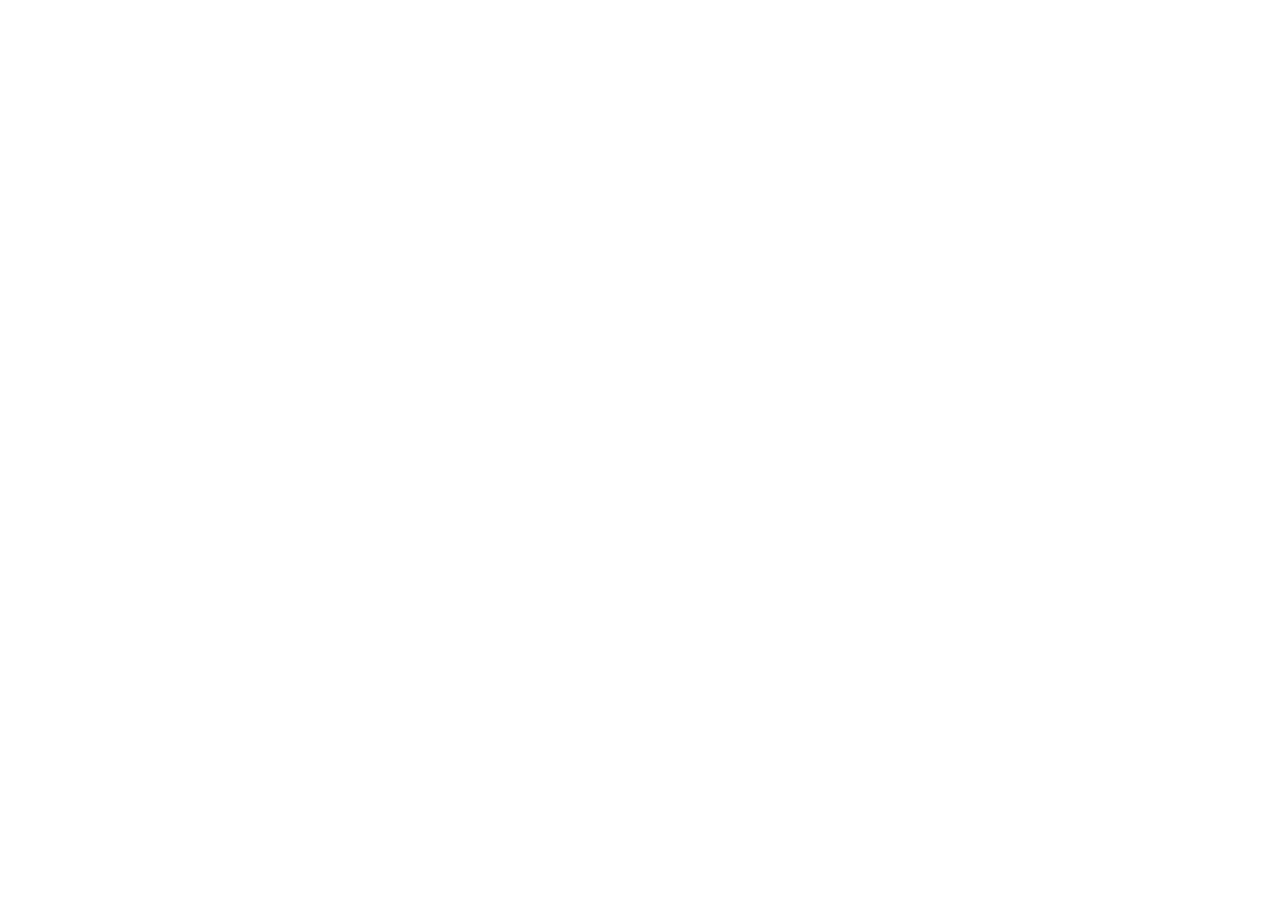
==== index.html @ c4deeace "Add files via upload" ====
<!DOCTYPE html>
<html lang="en">
  <head>
    <meta charset="UTF-8" />
    <meta name="viewport" content="width=device-width, initial-scale=1.0, maximum-scale=1" />
    <title>Roman Chesnokov - RomanMon Trainer Resume</title>
    <meta name="description" content="Roman Chesnokov's interactive RomanMon Trainer Card-style resume showcasing skills in marketing, data analysis, and business operations. Explore my journey through the marketing world!" />
    
    <!-- Open Graph Tags -->
    <meta property="og:title" content="Roman Chesnokov - RomanMon Trainer Resume" />
    <meta property="og:description" content="Roman Chesnokov's interactive RomanMon Trainer Card-style resume showcasing skills in marketing, data analysis, and business operations." />
    <meta property="og:type" content="website" />
    
    <!-- Google Fonts -->
    <link href="https://fonts.googleapis.com/css2?family=Orbitron:wght@400;700;900&family=Inter:wght@300;400;500;600;700&display=swap" rel="stylesheet">
    <script type="module" crossorigin src="/assets/index-B27mTxsH.js"></script>
    <link rel="stylesheet" crossorigin href="/assets/index-Cxfo_WmI.css">
  </head>
  <body>
    <div id="root"></div>
    <!-- This is a replit script which adds a banner on the top of the page when opened in development mode outside the replit environment -->
    <script type="text/javascript" src="https://replit.com/public/js/replit-dev-banner.js"></script>
  </body>
</html>
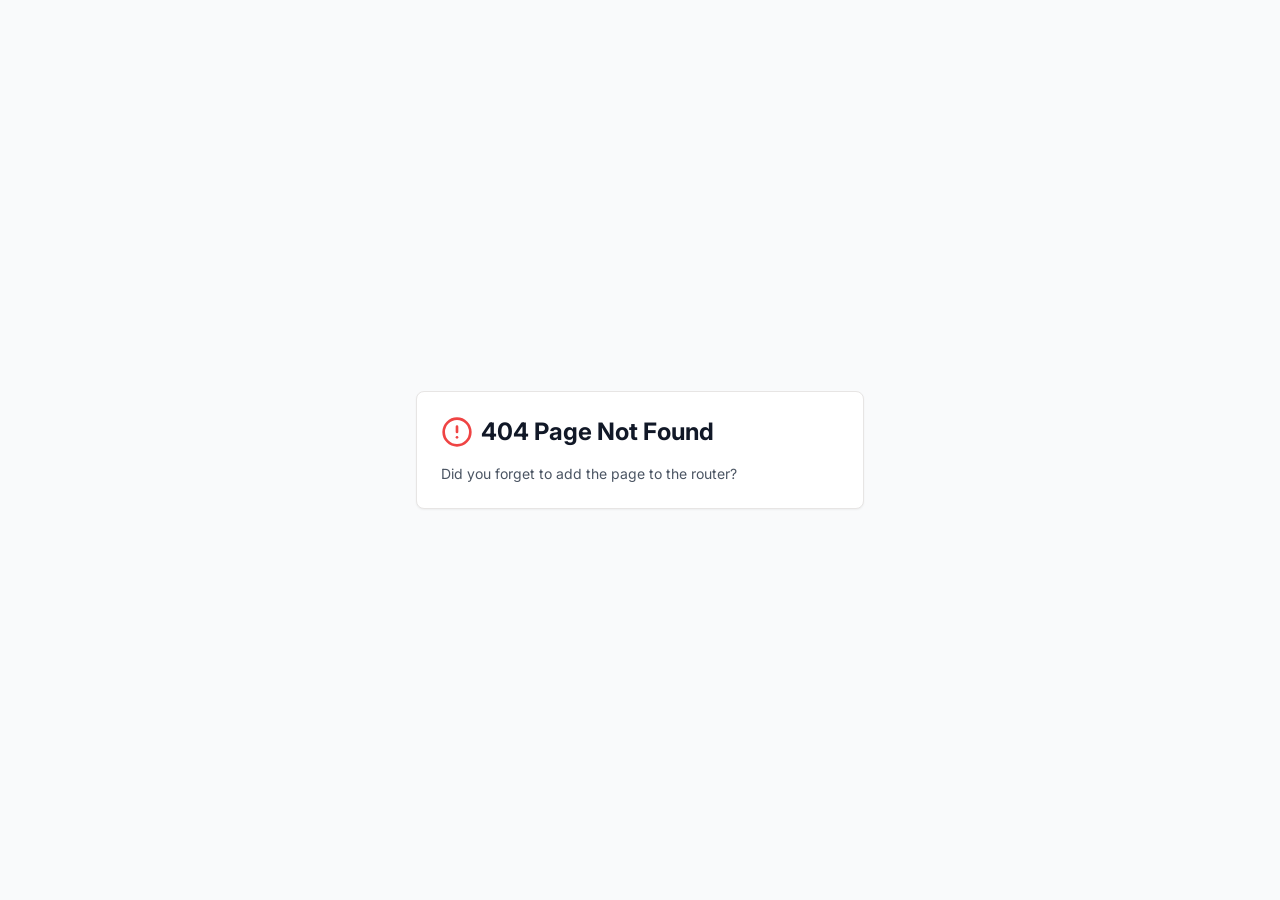
==== commit 6f452b16: "Update index.html" ====
--- a/index.html
+++ b/index.html
@@ -13,8 +13,8 @@
     
     <!-- Google Fonts -->
     <link href="https://fonts.googleapis.com/css2?family=Orbitron:wght@400;700;900&family=Inter:wght@300;400;500;600;700&display=swap" rel="stylesheet">
-    <script type="module" crossorigin src="/assets/index-B27mTxsH.js"></script>
-    <link rel="stylesheet" crossorigin href="/assets/index-Cxfo_WmI.css">
+    <script type="module" crossorigin src="./index-B27mTxsH.js"></script>
+<link rel="stylesheet" crossorigin href="./index-Cxfo_WmI.css">
   </head>
   <body>
     <div id="root"></div>
--- a/index-Cxfo_WmI.css
+++ b/index-Cxfo_WmI.css
@@ -0,0 +1 @@
+*,:before,:after{--tw-border-spacing-x: 0;--tw-border-spacing-y: 0;--tw-translate-x: 0;--tw-translate-y: 0;--tw-rotate: 0;--tw-skew-x: 0;--tw-skew-y: 0;--tw-scale-x: 1;--tw-scale-y: 1;--tw-pan-x: ;--tw-pan-y: ;--tw-pinch-zoom: ;--tw-scroll-snap-strictness: proximity;--tw-gradient-from-position: ;--tw-gradient-via-position: ;--tw-gradient-to-position: ;--tw-ordinal: ;--tw-slashed-zero: ;--tw-numeric-figure: ;--tw-numeric-spacing: ;--tw-numeric-fraction: ;--tw-ring-inset: ;--tw-ring-offset-width: 0px;--tw-ring-offset-color: #fff;--tw-ring-color: rgb(59 130 246 / .5);--tw-ring-offset-shadow: 0 0 #0000;--tw-ring-shadow: 0 0 #0000;--tw-shadow: 0 0 #0000;--tw-shadow-colored: 0 0 #0000;--tw-blur: ;--tw-brightness: ;--tw-contrast: ;--tw-grayscale: ;--tw-hue-rotate: ;--tw-invert: ;--tw-saturate: ;--tw-sepia: ;--tw-drop-shadow: ;--tw-backdrop-blur: ;--tw-backdrop-brightness: ;--tw-backdrop-contrast: ;--tw-backdrop-grayscale: ;--tw-backdrop-hue-rotate: ;--tw-backdrop-invert: ;--tw-backdrop-opacity: ;--tw-backdrop-saturate: ;--tw-backdrop-sepia: ;--tw-contain-size: ;--tw-contain-layout: ;--tw-contain-paint: ;--tw-contain-style: }::backdrop{--tw-border-spacing-x: 0;--tw-border-spacing-y: 0;--tw-translate-x: 0;--tw-translate-y: 0;--tw-rotate: 0;--tw-skew-x: 0;--tw-skew-y: 0;--tw-scale-x: 1;--tw-scale-y: 1;--tw-pan-x: ;--tw-pan-y: ;--tw-pinch-zoom: ;--tw-scroll-snap-strictness: proximity;--tw-gradient-from-position: ;--tw-gradient-via-position: ;--tw-gradient-to-position: ;--tw-ordinal: ;--tw-slashed-zero: ;--tw-numeric-figure: ;--tw-numeric-spacing: ;--tw-numeric-fraction: ;--tw-ring-inset: ;--tw-ring-offset-width: 0px;--tw-ring-offset-color: #fff;--tw-ring-color: rgb(59 130 246 / .5);--tw-ring-offset-shadow: 0 0 #0000;--tw-ring-shadow: 0 0 #0000;--tw-shadow: 0 0 #0000;--tw-shadow-colored: 0 0 #0000;--tw-blur: ;--tw-brightness: ;--tw-contrast: ;--tw-grayscale: ;--tw-hue-rotate: ;--tw-invert: ;--tw-saturate: ;--tw-sepia: ;--tw-drop-shadow: ;--tw-backdrop-blur: ;--tw-backdrop-brightness: ;--tw-backdrop-contrast: ;--tw-backdrop-grayscale: ;--tw-backdrop-hue-rotate: ;--tw-backdrop-invert: ;--tw-backdrop-opacity: ;--tw-backdrop-saturate: ;--tw-backdrop-sepia: ;--tw-contain-size: ;--tw-contain-layout: ;--tw-contain-paint: ;--tw-contain-style: }*,:before,:after{box-sizing:border-box;border-width:0;border-style:solid;border-color:#e5e7eb}:before,:after{--tw-content: ""}html,:host{line-height:1.5;-webkit-text-size-adjust:100%;-moz-tab-size:4;-o-tab-size:4;tab-size:4;font-family:ui-sans-serif,system-ui,sans-serif,"Apple Color Emoji","Segoe UI Emoji",Segoe UI Symbol,"Noto Color Emoji";font-feature-settings:normal;font-variation-settings:normal;-webkit-tap-highlight-color:transparent}body{margin:0;line-height:inherit}hr{height:0;color:inherit;border-top-width:1px}abbr:where([title]){-webkit-text-decoration:underline dotted;text-decoration:underline dotted}h1,h2,h3,h4,h5,h6{font-size:inherit;font-weight:inherit}a{color:inherit;text-decoration:inherit}b,strong{font-weight:bolder}code,kbd,samp,pre{font-family:ui-monospace,SFMono-Regular,Menlo,Monaco,Consolas,Liberation Mono,Courier New,monospace;font-feature-settings:normal;font-variation-settings:normal;font-size:1em}small{font-size:80%}sub,sup{font-size:75%;line-height:0;position:relative;vertical-align:baseline}sub{bottom:-.25em}sup{top:-.5em}table{text-indent:0;border-color:inherit;border-collapse:collapse}button,input,optgroup,select,textarea{font-family:inherit;font-feature-settings:inherit;font-variation-settings:inherit;font-size:100%;font-weight:inherit;line-height:inherit;letter-spacing:inherit;color:inherit;margin:0;padding:0}button,select{text-transform:none}button,input:where([type=button]),input:where([type=reset]),input:where([type=submit]){-webkit-appearance:button;background-color:transparent;background-image:none}:-moz-focusring{outline:auto}:-moz-ui-invalid{box-shadow:none}progress{vertical-align:baseline}::-webkit-inner-spin-button,::-webkit-outer-spin-button{height:auto}[type=search]{-webkit-appearance:textfield;outline-offset:-2px}::-webkit-search-decoration{-webkit-appearance:none}::-webkit-file-upload-button{-webkit-appearance:button;font:inherit}summary{display:list-item}blockquote,dl,dd,h1,h2,h3,h4,h5,h6,hr,figure,p,pre{margin:0}fieldset{margin:0;padding:0}legend{padding:0}ol,ul,menu{list-style:none;margin:0;padding:0}dialog{padding:0}textarea{resize:vertical}input::-moz-placeholder,textarea::-moz-placeholder{opacity:1;color:#9ca3af}input::placeholder,textarea::placeholder{opacity:1;color:#9ca3af}button,[role=button]{cursor:pointer}:disabled{cursor:default}img,svg,video,canvas,audio,iframe,embed,object{display:block;vertical-align:middle}img,video{max-width:100%;height:auto}[hidden]:where(:not([hidden=until-found])){display:none}*{border-color:var(--border)}body{background-image:linear-gradient(to bottom right,var(--tw-gradient-stops));--tw-gradient-from: #eff6ff var(--tw-gradient-from-position);--tw-gradient-to: rgb(239 246 255 / 0) var(--tw-gradient-to-position);--tw-gradient-stops: var(--tw-gradient-from), var(--tw-gradient-to);--tw-gradient-to: #e0e7ff var(--tw-gradient-to-position);font-family:ui-sans-serif,system-ui,sans-serif,"Apple Color Emoji","Segoe UI Emoji",Segoe UI Symbol,"Noto Color Emoji";color:var(--foreground);-webkit-font-smoothing:antialiased;-moz-osx-font-smoothing:grayscale;font-family:Inter,sans-serif}.container{width:100%}@media (min-width: 640px){.container{max-width:640px}}@media (min-width: 768px){.container{max-width:768px}}@media (min-width: 1024px){.container{max-width:1024px}}@media (min-width: 1280px){.container{max-width:1280px}}@media (min-width: 1536px){.container{max-width:1536px}}.font-game{font-family:Orbitron,monospace}.trainer-card{background:linear-gradient(135deg,var(--poke-blue) 0%,var(--poke-dark-blue) 100%);box-shadow:0 20px 40px #0000001a}.badge-hover{transition:all .3s ease}.badge-hover:hover{transform:scale(1.1) rotate(5deg)}.retro-button{background:linear-gradient(145deg,var(--poke-yellow),hsl(44,96%,55%));border:3px solid hsl(35,91%,25%);text-shadow:1px 1px 0px hsl(35,91%,25%);transition:all .3s ease}.retro-button:hover{background:linear-gradient(145deg,hsl(44,96%,55%),var(--poke-yellow));transform:translateY(-2px);box-shadow:0 4px 8px #0003}.pokemon-text{background:linear-gradient(45deg,var(--poke-yellow),hsl(44,96%,55%));-webkit-background-clip:text;-webkit-text-fill-color:transparent;background-clip:text}.sr-only{position:absolute;width:1px;height:1px;padding:0;margin:-1px;overflow:hidden;clip:rect(0,0,0,0);white-space:nowrap;border-width:0}.pointer-events-none{pointer-events:none}.pointer-events-auto{pointer-events:auto}.visible{visibility:visible}.invisible{visibility:hidden}.fixed{position:fixed}.absolute{position:absolute}.relative{position:relative}.inset-0{top:0;right:0;bottom:0;left:0}.inset-x-0{left:0;right:0}.inset-y-0{top:0;bottom:0}.-bottom-12{bottom:-3rem}.-left-12{left:-3rem}.-left-3{left:-.75rem}.-right-12{right:-3rem}.-top-12{top:-3rem}.bottom-0{bottom:0}.bottom-4{bottom:1rem}.left-0{left:0}.left-1{left:.25rem}.left-1\/2{left:50%}.left-2{left:.5rem}.left-4{left:1rem}.left-\[50\%\]{left:50%}.right-0{right:0}.right-1{right:.25rem}.right-2{right:.5rem}.right-3{right:.75rem}.right-4{right:1rem}.top-0{top:0}.top-1\.5{top:.375rem}.top-1\/2{top:50%}.top-2{top:.5rem}.top-3\.5{top:.875rem}.top-4{top:1rem}.top-\[1px\]{top:1px}.top-\[50\%\]{top:50%}.top-\[60\%\]{top:60%}.top-full{top:100%}.z-10{z-index:10}.z-20{z-index:20}.z-50{z-index:50}.z-\[100\]{z-index:100}.z-\[1\]{z-index:1}.-mx-1{margin-left:-.25rem;margin-right:-.25rem}.mx-2{margin-left:.5rem;margin-right:.5rem}.mx-3\.5{margin-left:.875rem;margin-right:.875rem}.mx-4{margin-left:1rem;margin-right:1rem}.mx-auto{margin-left:auto;margin-right:auto}.my-0\.5{margin-top:.125rem;margin-bottom:.125rem}.my-1{margin-top:.25rem;margin-bottom:.25rem}.-ml-4{margin-left:-1rem}.-mt-4{margin-top:-1rem}.mb-1{margin-bottom:.25rem}.mb-2{margin-bottom:.5rem}.mb-3{margin-bottom:.75rem}.mb-4{margin-bottom:1rem}.mb-6{margin-bottom:1.5rem}.mb-8{margin-bottom:2rem}.ml-1{margin-left:.25rem}.ml-auto{margin-left:auto}.mr-2{margin-right:.5rem}.mr-3{margin-right:.75rem}.mt-1\.5{margin-top:.375rem}.mt-2{margin-top:.5rem}.mt-24{margin-top:6rem}.mt-4{margin-top:1rem}.mt-6{margin-top:1.5rem}.mt-auto{margin-top:auto}.block{display:block}.inline{display:inline}.flex{display:flex}.inline-flex{display:inline-flex}.table{display:table}.grid{display:grid}.hidden{display:none}.aspect-square{aspect-ratio:1 / 1}.aspect-video{aspect-ratio:16 / 9}.size-4{width:1rem;height:1rem}.h-1\.5{height:.375rem}.h-10{height:2.5rem}.h-11{height:2.75rem}.h-12{height:3rem}.h-16{height:4rem}.h-2{height:.5rem}.h-2\.5{height:.625rem}.h-20{height:5rem}.h-3{height:.75rem}.h-3\.5{height:.875rem}.h-4{height:1rem}.h-48{height:12rem}.h-5{height:1.25rem}.h-6{height:1.5rem}.h-7{height:1.75rem}.h-8{height:2rem}.h-9{height:2.25rem}.h-\[1px\]{height:1px}.h-\[var\(--radix-navigation-menu-viewport-height\)\]{height:var(--radix-navigation-menu-viewport-height)}.h-\[var\(--radix-select-trigger-height\)\]{height:var(--radix-select-trigger-height)}.h-auto{height:auto}.h-full{height:100%}.h-px{height:1px}.h-svh{height:100svh}.max-h-\[--radix-context-menu-content-available-height\]{max-height:var(--radix-context-menu-content-available-height)}.max-h-\[--radix-select-content-available-height\]{max-height:var(--radix-select-content-available-height)}.max-h-\[300px\]{max-height:300px}.max-h-\[var\(--radix-dropdown-menu-content-available-height\)\]{max-height:var(--radix-dropdown-menu-content-available-height)}.max-h-screen{max-height:100vh}.min-h-0{min-height:0px}.min-h-\[80px\]{min-height:80px}.min-h-screen{min-height:100vh}.min-h-svh{min-height:100svh}.w-0{width:0px}.w-1{width:.25rem}.w-10{width:2.5rem}.w-11{width:2.75rem}.w-12{width:3rem}.w-16{width:4rem}.w-2{width:.5rem}.w-2\.5{width:.625rem}.w-20{width:5rem}.w-3{width:.75rem}.w-3\.5{width:.875rem}.w-3\/4{width:75%}.w-4{width:1rem}.w-48{width:12rem}.w-5{width:1.25rem}.w-6{width:1.5rem}.w-64{width:16rem}.w-7{width:1.75rem}.w-72{width:18rem}.w-8{width:2rem}.w-9{width:2.25rem}.w-\[--sidebar-width\]{width:var(--sidebar-width)}.w-\[100px\]{width:100px}.w-\[1px\]{width:1px}.w-auto{width:auto}.w-full{width:100%}.w-max{width:-moz-max-content;width:max-content}.w-px{width:1px}.min-w-0{min-width:0px}.min-w-10{min-width:2.5rem}.min-w-11{min-width:2.75rem}.min-w-5{min-width:1.25rem}.min-w-9{min-width:2.25rem}.min-w-\[12rem\]{min-width:12rem}.min-w-\[8rem\]{min-width:8rem}.min-w-\[var\(--radix-select-trigger-width\)\]{min-width:var(--radix-select-trigger-width)}.max-w-3xl{max-width:48rem}.max-w-4xl{max-width:56rem}.max-w-\[--skeleton-width\]{max-width:var(--skeleton-width)}.max-w-lg{max-width:32rem}.max-w-max{max-width:-moz-max-content;max-width:max-content}.max-w-md{max-width:28rem}.flex-1{flex:1 1 0%}.shrink-0{flex-shrink:0}.grow{flex-grow:1}.grow-0{flex-grow:0}.basis-full{flex-basis:100%}.caption-bottom{caption-side:bottom}.border-collapse{border-collapse:collapse}.origin-\[--radix-context-menu-content-transform-origin\]{transform-origin:var(--radix-context-menu-content-transform-origin)}.origin-\[--radix-dropdown-menu-content-transform-origin\]{transform-origin:var(--radix-dropdown-menu-content-transform-origin)}.origin-\[--radix-hover-card-content-transform-origin\]{transform-origin:var(--radix-hover-card-content-transform-origin)}.origin-\[--radix-menubar-content-transform-origin\]{transform-origin:var(--radix-menubar-content-transform-origin)}.origin-\[--radix-popover-content-transform-origin\]{transform-origin:var(--radix-popover-content-transform-origin)}.origin-\[--radix-select-content-transform-origin\]{transform-origin:var(--radix-select-content-transform-origin)}.origin-\[--radix-tooltip-content-transform-origin\]{transform-origin:var(--radix-tooltip-content-transform-origin)}.-translate-x-1\/2{--tw-translate-x: -50%;transform:translate(var(--tw-translate-x),var(--tw-translate-y)) rotate(var(--tw-rotate)) skew(var(--tw-skew-x)) skewY(var(--tw-skew-y)) scaleX(var(--tw-scale-x)) scaleY(var(--tw-scale-y))}.-translate-x-px{--tw-translate-x: -1px;transform:translate(var(--tw-translate-x),var(--tw-translate-y)) rotate(var(--tw-rotate)) skew(var(--tw-skew-x)) skewY(var(--tw-skew-y)) scaleX(var(--tw-scale-x)) scaleY(var(--tw-scale-y))}.-translate-y-1\/2{--tw-translate-y: -50%;transform:translate(var(--tw-translate-x),var(--tw-translate-y)) rotate(var(--tw-rotate)) skew(var(--tw-skew-x)) skewY(var(--tw-skew-y)) scaleX(var(--tw-scale-x)) scaleY(var(--tw-scale-y))}.translate-x-\[-50\%\]{--tw-translate-x: -50%;transform:translate(var(--tw-translate-x),var(--tw-translate-y)) rotate(var(--tw-rotate)) skew(var(--tw-skew-x)) skewY(var(--tw-skew-y)) scaleX(var(--tw-scale-x)) scaleY(var(--tw-scale-y))}.translate-x-px{--tw-translate-x: 1px;transform:translate(var(--tw-translate-x),var(--tw-translate-y)) rotate(var(--tw-rotate)) skew(var(--tw-skew-x)) skewY(var(--tw-skew-y)) scaleX(var(--tw-scale-x)) scaleY(var(--tw-scale-y))}.translate-y-\[-50\%\]{--tw-translate-y: -50%;transform:translate(var(--tw-translate-x),var(--tw-translate-y)) rotate(var(--tw-rotate)) skew(var(--tw-skew-x)) skewY(var(--tw-skew-y)) scaleX(var(--tw-scale-x)) scaleY(var(--tw-scale-y))}.rotate-45{--tw-rotate: 45deg;transform:translate(var(--tw-translate-x),var(--tw-translate-y)) rotate(var(--tw-rotate)) skew(var(--tw-skew-x)) skewY(var(--tw-skew-y)) scaleX(var(--tw-scale-x)) scaleY(var(--tw-scale-y))}.rotate-90{--tw-rotate: 90deg;transform:translate(var(--tw-translate-x),var(--tw-translate-y)) rotate(var(--tw-rotate)) skew(var(--tw-skew-x)) skewY(var(--tw-skew-y)) scaleX(var(--tw-scale-x)) scaleY(var(--tw-scale-y))}.transform{transform:translate(var(--tw-translate-x),var(--tw-translate-y)) rotate(var(--tw-rotate)) skew(var(--tw-skew-x)) skewY(var(--tw-skew-y)) scaleX(var(--tw-scale-x)) scaleY(var(--tw-scale-y))}@keyframes pulse{50%{opacity:.5}}.animate-pulse{animation:pulse 2s cubic-bezier(.4,0,.6,1) infinite}.cursor-default{cursor:default}.cursor-pointer{cursor:pointer}.touch-none{touch-action:none}.select-none{-webkit-user-select:none;-moz-user-select:none;user-select:none}.list-none{list-style-type:none}.grid-cols-1{grid-template-columns:repeat(1,minmax(0,1fr))}.grid-cols-2{grid-template-columns:repeat(2,minmax(0,1fr))}.flex-row{flex-direction:row}.flex-col{flex-direction:column}.flex-col-reverse{flex-direction:column-reverse}.flex-wrap{flex-wrap:wrap}.items-start{align-items:flex-start}.items-end{align-items:flex-end}.items-center{align-items:center}.items-stretch{align-items:stretch}.justify-center{justify-content:center}.justify-between{justify-content:space-between}.gap-1{gap:.25rem}.gap-1\.5{gap:.375rem}.gap-2{gap:.5rem}.gap-4{gap:1rem}.gap-6{gap:1.5rem}.gap-8{gap:2rem}.space-x-1>:not([hidden])~:not([hidden]){--tw-space-x-reverse: 0;margin-right:calc(.25rem * var(--tw-space-x-reverse));margin-left:calc(.25rem * calc(1 - var(--tw-space-x-reverse)))}.space-x-4>:not([hidden])~:not([hidden]){--tw-space-x-reverse: 0;margin-right:calc(1rem * var(--tw-space-x-reverse));margin-left:calc(1rem * calc(1 - var(--tw-space-x-reverse)))}.space-y-1>:not([hidden])~:not([hidden]){--tw-space-y-reverse: 0;margin-top:calc(.25rem * calc(1 - var(--tw-space-y-reverse)));margin-bottom:calc(.25rem * var(--tw-space-y-reverse))}.space-y-1\.5>:not([hidden])~:not([hidden]){--tw-space-y-reverse: 0;margin-top:calc(.375rem * calc(1 - var(--tw-space-y-reverse)));margin-bottom:calc(.375rem * var(--tw-space-y-reverse))}.space-y-2>:not([hidden])~:not([hidden]){--tw-space-y-reverse: 0;margin-top:calc(.5rem * calc(1 - var(--tw-space-y-reverse)));margin-bottom:calc(.5rem * var(--tw-space-y-reverse))}.space-y-3>:not([hidden])~:not([hidden]){--tw-space-y-reverse: 0;margin-top:calc(.75rem * calc(1 - var(--tw-space-y-reverse)));margin-bottom:calc(.75rem * var(--tw-space-y-reverse))}.space-y-4>:not([hidden])~:not([hidden]){--tw-space-y-reverse: 0;margin-top:calc(1rem * calc(1 - var(--tw-space-y-reverse)));margin-bottom:calc(1rem * var(--tw-space-y-reverse))}.space-y-6>:not([hidden])~:not([hidden]){--tw-space-y-reverse: 0;margin-top:calc(1.5rem * calc(1 - var(--tw-space-y-reverse)));margin-bottom:calc(1.5rem * var(--tw-space-y-reverse))}.overflow-auto{overflow:auto}.overflow-hidden{overflow:hidden}.overflow-y-auto{overflow-y:auto}.overflow-x-hidden{overflow-x:hidden}.whitespace-nowrap{white-space:nowrap}.break-words{overflow-wrap:break-word}.rounded-3xl{border-radius:1.5rem}.rounded-\[2px\]{border-radius:2px}.rounded-\[inherit\]{border-radius:inherit}.rounded-full{border-radius:9999px}.rounded-lg{border-radius:var(--radius)}.rounded-md{border-radius:calc(var(--radius) - 2px)}.rounded-sm{border-radius:calc(var(--radius) - 4px)}.rounded-xl{border-radius:.75rem}.rounded-t-\[10px\]{border-top-left-radius:10px;border-top-right-radius:10px}.rounded-tl-sm{border-top-left-radius:calc(var(--radius) - 4px)}.border{border-width:1px}.border-2{border-width:2px}.border-4{border-width:4px}.border-\[1\.5px\]{border-width:1.5px}.border-y{border-top-width:1px;border-bottom-width:1px}.border-b{border-bottom-width:1px}.border-l{border-left-width:1px}.border-l-4{border-left-width:4px}.border-r{border-right-width:1px}.border-t{border-top-width:1px}.border-dashed{border-style:dashed}.border-\[--color-border\]{border-color:var(--color-border)}.border-blue-600{--tw-border-opacity: 1;border-color:rgb(37 99 235 / var(--tw-border-opacity, 1))}.border-destructive{border-color:var(--destructive)}.border-input{border-color:var(--input)}.border-primary{border-color:var(--primary)}.border-red-600{--tw-border-opacity: 1;border-color:rgb(220 38 38 / var(--tw-border-opacity, 1))}.border-sidebar-border{border-color:var(--sidebar-border)}.border-transparent{border-color:transparent}.border-white{--tw-border-opacity: 1;border-color:rgb(255 255 255 / var(--tw-border-opacity, 1))}.border-yellow-400{--tw-border-opacity: 1;border-color:rgb(250 204 21 / var(--tw-border-opacity, 1))}.border-l-transparent{border-left-color:transparent}.border-t-transparent{border-top-color:transparent}.bg-\[--color-bg\]{background-color:var(--color-bg)}.bg-accent{background-color:var(--accent)}.bg-background{background-color:var(--background)}.bg-black{--tw-bg-opacity: 1;background-color:rgb(0 0 0 / var(--tw-bg-opacity, 1))}.bg-black\/80{background-color:#000c}.bg-blue-500{--tw-bg-opacity: 1;background-color:rgb(59 130 246 / var(--tw-bg-opacity, 1))}.bg-blue-600{--tw-bg-opacity: 1;background-color:rgb(37 99 235 / var(--tw-bg-opacity, 1))}.bg-blue-800{--tw-bg-opacity: 1;background-color:rgb(30 64 175 / var(--tw-bg-opacity, 1))}.bg-border{background-color:var(--border)}.bg-card{background-color:var(--card)}.bg-destructive{background-color:var(--destructive)}.bg-foreground{background-color:var(--foreground)}.bg-gray-50{--tw-bg-opacity: 1;background-color:rgb(249 250 251 / var(--tw-bg-opacity, 1))}.bg-gray-700{--tw-bg-opacity: 1;background-color:rgb(55 65 81 / var(--tw-bg-opacity, 1))}.bg-gray-900{--tw-bg-opacity: 1;background-color:rgb(17 24 39 / var(--tw-bg-opacity, 1))}.bg-muted{background-color:var(--muted)}.bg-popover{background-color:var(--popover)}.bg-primary{background-color:var(--primary)}.bg-purple-800{--tw-bg-opacity: 1;background-color:rgb(107 33 168 / var(--tw-bg-opacity, 1))}.bg-red-500{--tw-bg-opacity: 1;background-color:rgb(239 68 68 / var(--tw-bg-opacity, 1))}.bg-red-600{--tw-bg-opacity: 1;background-color:rgb(220 38 38 / var(--tw-bg-opacity, 1))}.bg-red-800{--tw-bg-opacity: 1;background-color:rgb(153 27 27 / var(--tw-bg-opacity, 1))}.bg-secondary{background-color:var(--secondary)}.bg-sidebar{background-color:var(--sidebar-background)}.bg-sidebar-border{background-color:var(--sidebar-border)}.bg-transparent{background-color:transparent}.bg-white{--tw-bg-opacity: 1;background-color:rgb(255 255 255 / var(--tw-bg-opacity, 1))}.bg-yellow-400{--tw-bg-opacity: 1;background-color:rgb(250 204 21 / var(--tw-bg-opacity, 1))}.bg-yellow-600{--tw-bg-opacity: 1;background-color:rgb(202 138 4 / var(--tw-bg-opacity, 1))}.bg-opacity-30{--tw-bg-opacity: .3}.bg-gradient-to-br{background-image:linear-gradient(to bottom right,var(--tw-gradient-stops))}.bg-gradient-to-r{background-image:linear-gradient(to right,var(--tw-gradient-stops))}.from-blue-400{--tw-gradient-from: #60a5fa var(--tw-gradient-from-position);--tw-gradient-to: rgb(96 165 250 / 0) var(--tw-gradient-to-position);--tw-gradient-stops: var(--tw-gradient-from), var(--tw-gradient-to)}.from-blue-600{--tw-gradient-from: #2563eb var(--tw-gradient-from-position);--tw-gradient-to: rgb(37 99 235 / 0) var(--tw-gradient-to-position);--tw-gradient-stops: var(--tw-gradient-from), var(--tw-gradient-to)}.from-green-400{--tw-gradient-from: #4ade80 var(--tw-gradient-from-position);--tw-gradient-to: rgb(74 222 128 / 0) var(--tw-gradient-to-position);--tw-gradient-stops: var(--tw-gradient-from), var(--tw-gradient-to)}.from-indigo-400{--tw-gradient-from: #818cf8 var(--tw-gradient-from-position);--tw-gradient-to: rgb(129 140 248 / 0) var(--tw-gradient-to-position);--tw-gradient-stops: var(--tw-gradient-from), var(--tw-gradient-to)}.from-orange-400{--tw-gradient-from: #fb923c var(--tw-gradient-from-position);--tw-gradient-to: rgb(251 146 60 / 0) var(--tw-gradient-to-position);--tw-gradient-stops: var(--tw-gradient-from), var(--tw-gradient-to)}.from-purple-400{--tw-gradient-from: #c084fc var(--tw-gradient-from-position);--tw-gradient-to: rgb(192 132 252 / 0) var(--tw-gradient-to-position);--tw-gradient-stops: var(--tw-gradient-from), var(--tw-gradient-to)}.from-purple-600{--tw-gradient-from: #9333ea var(--tw-gradient-from-position);--tw-gradient-to: rgb(147 51 234 / 0) var(--tw-gradient-to-position);--tw-gradient-stops: var(--tw-gradient-from), var(--tw-gradient-to)}.from-red-400{--tw-gradient-from: #f87171 var(--tw-gradient-from-position);--tw-gradient-to: rgb(248 113 113 / 0) var(--tw-gradient-to-position);--tw-gradient-stops: var(--tw-gradient-from), var(--tw-gradient-to)}.from-red-600{--tw-gradient-from: #dc2626 var(--tw-gradient-from-position);--tw-gradient-to: rgb(220 38 38 / 0) var(--tw-gradient-to-position);--tw-gradient-stops: var(--tw-gradient-from), var(--tw-gradient-to)}.from-yellow-400{--tw-gradient-from: #facc15 var(--tw-gradient-from-position);--tw-gradient-to: rgb(250 204 21 / 0) var(--tw-gradient-to-position);--tw-gradient-stops: var(--tw-gradient-from), var(--tw-gradient-to)}.via-blue-600{--tw-gradient-to: rgb(37 99 235 / 0) var(--tw-gradient-to-position);--tw-gradient-stops: var(--tw-gradient-from), #2563eb var(--tw-gradient-via-position), var(--tw-gradient-to)}.to-blue-600{--tw-gradient-to: #2563eb var(--tw-gradient-to-position)}.to-blue-700{--tw-gradient-to: #1d4ed8 var(--tw-gradient-to-position)}.to-green-600{--tw-gradient-to: #16a34a var(--tw-gradient-to-position)}.to-indigo-600{--tw-gradient-to: #4f46e5 var(--tw-gradient-to-position)}.to-indigo-700{--tw-gradient-to: #4338ca var(--tw-gradient-to-position)}.to-orange-600{--tw-gradient-to: #ea580c var(--tw-gradient-to-position)}.to-purple-600{--tw-gradient-to: #9333ea var(--tw-gradient-to-position)}.to-purple-700{--tw-gradient-to: #7e22ce var(--tw-gradient-to-position)}.to-red-600{--tw-gradient-to: #dc2626 var(--tw-gradient-to-position)}.to-red-700{--tw-gradient-to: #b91c1c var(--tw-gradient-to-position)}.to-yellow-300{--tw-gradient-to: #fde047 var(--tw-gradient-to-position)}.to-yellow-500{--tw-gradient-to: #eab308 var(--tw-gradient-to-position)}.fill-current{fill:currentColor}.object-cover{-o-object-fit:cover;object-fit:cover}.p-0{padding:0}.p-1{padding:.25rem}.p-2{padding:.5rem}.p-3{padding:.75rem}.p-4{padding:1rem}.p-6{padding:1.5rem}.p-8{padding:2rem}.p-\[1px\]{padding:1px}.px-1{padding-left:.25rem;padding-right:.25rem}.px-2{padding-left:.5rem;padding-right:.5rem}.px-2\.5{padding-left:.625rem;padding-right:.625rem}.px-3{padding-left:.75rem;padding-right:.75rem}.px-4{padding-left:1rem;padding-right:1rem}.px-5{padding-left:1.25rem;padding-right:1.25rem}.px-8{padding-left:2rem;padding-right:2rem}.py-0\.5{padding-top:.125rem;padding-bottom:.125rem}.py-1{padding-top:.25rem;padding-bottom:.25rem}.py-1\.5{padding-top:.375rem;padding-bottom:.375rem}.py-2{padding-top:.5rem;padding-bottom:.5rem}.py-3{padding-top:.75rem;padding-bottom:.75rem}.py-4{padding-top:1rem;padding-bottom:1rem}.py-6{padding-top:1.5rem;padding-bottom:1.5rem}.py-8{padding-top:2rem;padding-bottom:2rem}.pb-3{padding-bottom:.75rem}.pb-4{padding-bottom:1rem}.pl-2\.5{padding-left:.625rem}.pl-4{padding-left:1rem}.pl-6{padding-left:1.5rem}.pl-8{padding-left:2rem}.pr-2{padding-right:.5rem}.pr-2\.5{padding-right:.625rem}.pr-8{padding-right:2rem}.pt-0{padding-top:0}.pt-1{padding-top:.25rem}.pt-3{padding-top:.75rem}.pt-4{padding-top:1rem}.pt-6{padding-top:1.5rem}.text-left{text-align:left}.text-center{text-align:center}.align-middle{vertical-align:middle}.font-mono{font-family:ui-monospace,SFMono-Regular,Menlo,Monaco,Consolas,Liberation Mono,Courier New,monospace}.text-2xl{font-size:1.5rem;line-height:2rem}.text-3xl{font-size:1.875rem;line-height:2.25rem}.text-4xl{font-size:2.25rem;line-height:2.5rem}.text-6xl{font-size:3.75rem;line-height:1}.text-\[0\.8rem\]{font-size:.8rem}.text-base{font-size:1rem;line-height:1.5rem}.text-lg{font-size:1.125rem;line-height:1.75rem}.text-sm{font-size:.875rem;line-height:1.25rem}.text-xl{font-size:1.25rem;line-height:1.75rem}.text-xs{font-size:.75rem;line-height:1rem}.font-black{font-weight:900}.font-bold{font-weight:700}.font-medium{font-weight:500}.font-normal{font-weight:400}.font-semibold{font-weight:600}.italic{font-style:italic}.tabular-nums{--tw-numeric-spacing: tabular-nums;font-variant-numeric:var(--tw-ordinal) var(--tw-slashed-zero) var(--tw-numeric-figure) var(--tw-numeric-spacing) var(--tw-numeric-fraction)}.leading-none{line-height:1}.leading-relaxed{line-height:1.625}.leading-tight{line-height:1.25}.tracking-tight{letter-spacing:-.025em}.tracking-widest{letter-spacing:.1em}.text-accent-foreground{color:var(--accent-foreground)}.text-blue-200{--tw-text-opacity: 1;color:rgb(191 219 254 / var(--tw-text-opacity, 1))}.text-blue-600{--tw-text-opacity: 1;color:rgb(37 99 235 / var(--tw-text-opacity, 1))}.text-card-foreground{color:var(--card-foreground)}.text-current{color:currentColor}.text-destructive{color:var(--destructive)}.text-destructive-foreground{color:var(--destructive-foreground)}.text-foreground{color:var(--foreground)}.text-gray-500{--tw-text-opacity: 1;color:rgb(107 114 128 / var(--tw-text-opacity, 1))}.text-gray-600{--tw-text-opacity: 1;color:rgb(75 85 99 / var(--tw-text-opacity, 1))}.text-gray-700{--tw-text-opacity: 1;color:rgb(55 65 81 / var(--tw-text-opacity, 1))}.text-gray-900{--tw-text-opacity: 1;color:rgb(17 24 39 / var(--tw-text-opacity, 1))}.text-muted-foreground{color:var(--muted-foreground)}.text-popover-foreground{color:var(--popover-foreground)}.text-primary{color:var(--primary)}.text-primary-foreground{color:var(--primary-foreground)}.text-purple-200{--tw-text-opacity: 1;color:rgb(233 213 255 / var(--tw-text-opacity, 1))}.text-red-200{--tw-text-opacity: 1;color:rgb(254 202 202 / var(--tw-text-opacity, 1))}.text-red-500{--tw-text-opacity: 1;color:rgb(239 68 68 / var(--tw-text-opacity, 1))}.text-red-600{--tw-text-opacity: 1;color:rgb(220 38 38 / var(--tw-text-opacity, 1))}.text-secondary-foreground{color:var(--secondary-foreground)}.text-sidebar-foreground{color:var(--sidebar-foreground)}.text-white{--tw-text-opacity: 1;color:rgb(255 255 255 / var(--tw-text-opacity, 1))}.text-yellow-200{--tw-text-opacity: 1;color:rgb(254 240 138 / var(--tw-text-opacity, 1))}.text-yellow-300{--tw-text-opacity: 1;color:rgb(253 224 71 / var(--tw-text-opacity, 1))}.text-yellow-400{--tw-text-opacity: 1;color:rgb(250 204 21 / var(--tw-text-opacity, 1))}.text-yellow-600{--tw-text-opacity: 1;color:rgb(202 138 4 / var(--tw-text-opacity, 1))}.text-yellow-800{--tw-text-opacity: 1;color:rgb(133 77 14 / var(--tw-text-opacity, 1))}.underline-offset-4{text-underline-offset:4px}.opacity-0{opacity:0}.opacity-20{opacity:.2}.opacity-50{opacity:.5}.opacity-60{opacity:.6}.opacity-70{opacity:.7}.opacity-90{opacity:.9}.shadow-\[0_0_0_1px_hsl\(var\(--sidebar-border\)\)\]{--tw-shadow: 0 0 0 1px hsl(var(--sidebar-border));--tw-shadow-colored: 0 0 0 1px var(--tw-shadow-color);box-shadow:var(--tw-ring-offset-shadow, 0 0 #0000),var(--tw-ring-shadow, 0 0 #0000),var(--tw-shadow)}.shadow-lg{--tw-shadow: 0 10px 15px -3px rgb(0 0 0 / .1), 0 4px 6px -4px rgb(0 0 0 / .1);--tw-shadow-colored: 0 10px 15px -3px var(--tw-shadow-color), 0 4px 6px -4px var(--tw-shadow-color);box-shadow:var(--tw-ring-offset-shadow, 0 0 #0000),var(--tw-ring-shadow, 0 0 #0000),var(--tw-shadow)}.shadow-md{--tw-shadow: 0 4px 6px -1px rgb(0 0 0 / .1), 0 2px 4px -2px rgb(0 0 0 / .1);--tw-shadow-colored: 0 4px 6px -1px var(--tw-shadow-color), 0 2px 4px -2px var(--tw-shadow-color);box-shadow:var(--tw-ring-offset-shadow, 0 0 #0000),var(--tw-ring-shadow, 0 0 #0000),var(--tw-shadow)}.shadow-none{--tw-shadow: 0 0 #0000;--tw-shadow-colored: 0 0 #0000;box-shadow:var(--tw-ring-offset-shadow, 0 0 #0000),var(--tw-ring-shadow, 0 0 #0000),var(--tw-shadow)}.shadow-sm{--tw-shadow: 0 1px 2px 0 rgb(0 0 0 / .05);--tw-shadow-colored: 0 1px 2px 0 var(--tw-shadow-color);box-shadow:var(--tw-ring-offset-shadow, 0 0 #0000),var(--tw-ring-shadow, 0 0 #0000),var(--tw-shadow)}.shadow-xl{--tw-shadow: 0 20px 25px -5px rgb(0 0 0 / .1), 0 8px 10px -6px rgb(0 0 0 / .1);--tw-shadow-colored: 0 20px 25px -5px var(--tw-shadow-color), 0 8px 10px -6px var(--tw-shadow-color);box-shadow:var(--tw-ring-offset-shadow, 0 0 #0000),var(--tw-ring-shadow, 0 0 #0000),var(--tw-shadow)}.outline-none{outline:2px solid transparent;outline-offset:2px}.outline{outline-style:solid}.ring-0{--tw-ring-offset-shadow: var(--tw-ring-inset) 0 0 0 var(--tw-ring-offset-width) var(--tw-ring-offset-color);--tw-ring-shadow: var(--tw-ring-inset) 0 0 0 calc(0px + var(--tw-ring-offset-width)) var(--tw-ring-color);box-shadow:var(--tw-ring-offset-shadow),var(--tw-ring-shadow),var(--tw-shadow, 0 0 #0000)}.ring-2{--tw-ring-offset-shadow: var(--tw-ring-inset) 0 0 0 var(--tw-ring-offset-width) var(--tw-ring-offset-color);--tw-ring-shadow: var(--tw-ring-inset) 0 0 0 calc(2px + var(--tw-ring-offset-width)) var(--tw-ring-color);box-shadow:var(--tw-ring-offset-shadow),var(--tw-ring-shadow),var(--tw-shadow, 0 0 #0000)}.ring-ring{--tw-ring-color: var(--ring)}.ring-sidebar-ring{--tw-ring-color: var(--sidebar-ring)}.ring-offset-background{--tw-ring-offset-color: var(--background)}.filter{filter:var(--tw-blur) var(--tw-brightness) var(--tw-contrast) var(--tw-grayscale) var(--tw-hue-rotate) var(--tw-invert) var(--tw-saturate) var(--tw-sepia) var(--tw-drop-shadow)}.transition{transition-property:color,background-color,border-color,text-decoration-color,fill,stroke,opacity,box-shadow,transform,filter,-webkit-backdrop-filter;transition-property:color,background-color,border-color,text-decoration-color,fill,stroke,opacity,box-shadow,transform,filter,backdrop-filter;transition-property:color,background-color,border-color,text-decoration-color,fill,stroke,opacity,box-shadow,transform,filter,backdrop-filter,-webkit-backdrop-filter;transition-timing-function:cubic-bezier(.4,0,.2,1);transition-duration:.15s}.transition-\[left\,right\,width\]{transition-property:left,right,width;transition-timing-function:cubic-bezier(.4,0,.2,1);transition-duration:.15s}.transition-\[margin\,opacity\]{transition-property:margin,opacity;transition-timing-function:cubic-bezier(.4,0,.2,1);transition-duration:.15s}.transition-\[width\,height\,padding\]{transition-property:width,height,padding;transition-timing-function:cubic-bezier(.4,0,.2,1);transition-duration:.15s}.transition-\[width\]{transition-property:width;transition-timing-function:cubic-bezier(.4,0,.2,1);transition-duration:.15s}.transition-all{transition-property:all;transition-timing-function:cubic-bezier(.4,0,.2,1);transition-duration:.15s}.transition-colors{transition-property:color,background-color,border-color,text-decoration-color,fill,stroke;transition-timing-function:cubic-bezier(.4,0,.2,1);transition-duration:.15s}.transition-opacity{transition-property:opacity;transition-timing-function:cubic-bezier(.4,0,.2,1);transition-duration:.15s}.transition-transform{transition-property:transform;transition-timing-function:cubic-bezier(.4,0,.2,1);transition-duration:.15s}.duration-1000{transition-duration:1s}.duration-200{transition-duration:.2s}.duration-300{transition-duration:.3s}.ease-in-out{transition-timing-function:cubic-bezier(.4,0,.2,1)}.ease-linear{transition-timing-function:linear}@keyframes enter{0%{opacity:var(--tw-enter-opacity, 1);transform:translate3d(var(--tw-enter-translate-x, 0),var(--tw-enter-translate-y, 0),0) scale3d(var(--tw-enter-scale, 1),var(--tw-enter-scale, 1),var(--tw-enter-scale, 1)) rotate(var(--tw-enter-rotate, 0))}}@keyframes exit{to{opacity:var(--tw-exit-opacity, 1);transform:translate3d(var(--tw-exit-translate-x, 0),var(--tw-exit-translate-y, 0),0) scale3d(var(--tw-exit-scale, 1),var(--tw-exit-scale, 1),var(--tw-exit-scale, 1)) rotate(var(--tw-exit-rotate, 0))}}.animate-in{animation-name:enter;animation-duration:.15s;--tw-enter-opacity: initial;--tw-enter-scale: initial;--tw-enter-rotate: initial;--tw-enter-translate-x: initial;--tw-enter-translate-y: initial}.fade-in-0{--tw-enter-opacity: 0}.fade-in-80{--tw-enter-opacity: .8}.zoom-in-95{--tw-enter-scale: .95}.duration-1000{animation-duration:1s}.duration-200{animation-duration:.2s}.duration-300{animation-duration:.3s}.ease-in-out{animation-timing-function:cubic-bezier(.4,0,.2,1)}.ease-linear{animation-timing-function:linear}.animate-float{animation:float 3s ease-in-out infinite}.animate-glow{animation:glow 2s ease-in-out infinite alternate}.animate-bounce-slow{animation:bounce 2s infinite}.animate-pulse-slow{animation:pulse 3s infinite}:root{--background: hsl(0, 0%, 100%);--foreground: hsl(20, 14.3%, 4.1%);--muted: hsl(60, 4.8%, 95.9%);--muted-foreground: hsl(25, 5.3%, 44.7%);--popover: hsl(0, 0%, 100%);--popover-foreground: hsl(20, 14.3%, 4.1%);--card: hsl(0, 0%, 100%);--card-foreground: hsl(20, 14.3%, 4.1%);--border: hsl(20, 5.9%, 90%);--input: hsl(20, 5.9%, 90%);--primary: hsl(207, 90%, 54%);--primary-foreground: hsl(211, 100%, 99%);--secondary: hsl(60, 4.8%, 95.9%);--secondary-foreground: hsl(24, 9.8%, 10%);--accent: hsl(60, 4.8%, 95.9%);--accent-foreground: hsl(24, 9.8%, 10%);--destructive: hsl(0, 84.2%, 60.2%);--destructive-foreground: hsl(60, 9.1%, 97.8%);--ring: hsl(20, 14.3%, 4.1%);--radius: .5rem;--poke-red: hsl(0, 82%, 50%);--poke-blue: hsl(221, 75%, 40%);--poke-yellow: hsl(44, 96%, 63%);--poke-dark-blue: hsl(225, 68%, 28%)}.dark{--background: hsl(240, 10%, 3.9%);--foreground: hsl(0, 0%, 98%);--muted: hsl(240, 3.7%, 15.9%);--muted-foreground: hsl(240, 5%, 64.9%);--popover: hsl(240, 10%, 3.9%);--popover-foreground: hsl(0, 0%, 98%);--card: hsl(240, 10%, 3.9%);--card-foreground: hsl(0, 0%, 98%);--border: hsl(240, 3.7%, 15.9%);--input: hsl(240, 3.7%, 15.9%);--primary: hsl(207, 90%, 54%);--primary-foreground: hsl(211, 100%, 99%);--secondary: hsl(240, 3.7%, 15.9%);--secondary-foreground: hsl(0, 0%, 98%);--accent: hsl(240, 3.7%, 15.9%);--accent-foreground: hsl(0, 0%, 98%);--destructive: hsl(0, 62.8%, 30.6%);--destructive-foreground: hsl(0, 0%, 98%);--ring: hsl(240, 4.9%, 83.9%);--radius: .5rem}@keyframes float{0%,to{transform:translateY(0)}50%{transform:translateY(-10px)}}@keyframes glow{0%{box-shadow:0 0 5px var(--poke-yellow),0 0 10px var(--poke-yellow),0 0 15px var(--poke-yellow)}to{box-shadow:0 0 10px var(--poke-yellow),0 0 20px var(--poke-yellow),0 0 30px var(--poke-yellow)}}.file\:border-0::file-selector-button{border-width:0px}.file\:bg-transparent::file-selector-button{background-color:transparent}.file\:text-sm::file-selector-button{font-size:.875rem;line-height:1.25rem}.file\:font-medium::file-selector-button{font-weight:500}.file\:text-foreground::file-selector-button{color:var(--foreground)}.placeholder\:text-muted-foreground::-moz-placeholder{color:var(--muted-foreground)}.placeholder\:text-muted-foreground::placeholder{color:var(--muted-foreground)}.after\:absolute:after{content:var(--tw-content);position:absolute}.after\:-inset-2:after{content:var(--tw-content);top:-.5rem;right:-.5rem;bottom:-.5rem;left:-.5rem}.after\:inset-y-0:after{content:var(--tw-content);top:0;bottom:0}.after\:left-1\/2:after{content:var(--tw-content);left:50%}.after\:w-1:after{content:var(--tw-content);width:.25rem}.after\:w-\[2px\]:after{content:var(--tw-content);width:2px}.after\:-translate-x-1\/2:after{content:var(--tw-content);--tw-translate-x: -50%;transform:translate(var(--tw-translate-x),var(--tw-translate-y)) rotate(var(--tw-rotate)) skew(var(--tw-skew-x)) skewY(var(--tw-skew-y)) scaleX(var(--tw-scale-x)) scaleY(var(--tw-scale-y))}.first\:rounded-l-md:first-child{border-top-left-radius:calc(var(--radius) - 2px);border-bottom-left-radius:calc(var(--radius) - 2px)}.first\:border-l:first-child{border-left-width:1px}.last\:rounded-r-md:last-child{border-top-right-radius:calc(var(--radius) - 2px);border-bottom-right-radius:calc(var(--radius) - 2px)}.focus-within\:relative:focus-within{position:relative}.focus-within\:z-20:focus-within{z-index:20}.hover\:scale-105:hover{--tw-scale-x: 1.05;--tw-scale-y: 1.05;transform:translate(var(--tw-translate-x),var(--tw-translate-y)) rotate(var(--tw-rotate)) skew(var(--tw-skew-x)) skewY(var(--tw-skew-y)) scaleX(var(--tw-scale-x)) scaleY(var(--tw-scale-y))}.hover\:bg-accent:hover{background-color:var(--accent)}.hover\:bg-muted:hover{background-color:var(--muted)}.hover\:bg-primary:hover{background-color:var(--primary)}.hover\:bg-secondary:hover{background-color:var(--secondary)}.hover\:bg-sidebar-accent:hover{background-color:var(--sidebar-accent)}.hover\:text-accent-foreground:hover{color:var(--accent-foreground)}.hover\:text-foreground:hover{color:var(--foreground)}.hover\:text-muted-foreground:hover{color:var(--muted-foreground)}.hover\:text-primary-foreground:hover{color:var(--primary-foreground)}.hover\:text-sidebar-accent-foreground:hover{color:var(--sidebar-accent-foreground)}.hover\:underline:hover{text-decoration-line:underline}.hover\:opacity-100:hover{opacity:1}.hover\:shadow-\[0_0_0_1px_hsl\(var\(--sidebar-accent\)\)\]:hover{--tw-shadow: 0 0 0 1px hsl(var(--sidebar-accent));--tw-shadow-colored: 0 0 0 1px var(--tw-shadow-color);box-shadow:var(--tw-ring-offset-shadow, 0 0 #0000),var(--tw-ring-shadow, 0 0 #0000),var(--tw-shadow)}.hover\:shadow-lg:hover{--tw-shadow: 0 10px 15px -3px rgb(0 0 0 / .1), 0 4px 6px -4px rgb(0 0 0 / .1);--tw-shadow-colored: 0 10px 15px -3px var(--tw-shadow-color), 0 4px 6px -4px var(--tw-shadow-color);box-shadow:var(--tw-ring-offset-shadow, 0 0 #0000),var(--tw-ring-shadow, 0 0 #0000),var(--tw-shadow)}.hover\:after\:bg-sidebar-border:hover:after{content:var(--tw-content);background-color:var(--sidebar-border)}.focus\:bg-accent:focus{background-color:var(--accent)}.focus\:bg-primary:focus{background-color:var(--primary)}.focus\:text-accent-foreground:focus{color:var(--accent-foreground)}.focus\:text-primary-foreground:focus{color:var(--primary-foreground)}.focus\:opacity-100:focus{opacity:1}.focus\:outline-none:focus{outline:2px solid transparent;outline-offset:2px}.focus\:ring-2:focus{--tw-ring-offset-shadow: var(--tw-ring-inset) 0 0 0 var(--tw-ring-offset-width) var(--tw-ring-offset-color);--tw-ring-shadow: var(--tw-ring-inset) 0 0 0 calc(2px + var(--tw-ring-offset-width)) var(--tw-ring-color);box-shadow:var(--tw-ring-offset-shadow),var(--tw-ring-shadow),var(--tw-shadow, 0 0 #0000)}.focus\:ring-ring:focus{--tw-ring-color: var(--ring)}.focus\:ring-offset-2:focus{--tw-ring-offset-width: 2px}.focus-visible\:outline-none:focus-visible{outline:2px solid transparent;outline-offset:2px}.focus-visible\:ring-1:focus-visible{--tw-ring-offset-shadow: var(--tw-ring-inset) 0 0 0 var(--tw-ring-offset-width) var(--tw-ring-offset-color);--tw-ring-shadow: var(--tw-ring-inset) 0 0 0 calc(1px + var(--tw-ring-offset-width)) var(--tw-ring-color);box-shadow:var(--tw-ring-offset-shadow),var(--tw-ring-shadow),var(--tw-shadow, 0 0 #0000)}.focus-visible\:ring-2:focus-visible{--tw-ring-offset-shadow: var(--tw-ring-inset) 0 0 0 var(--tw-ring-offset-width) var(--tw-ring-offset-color);--tw-ring-shadow: var(--tw-ring-inset) 0 0 0 calc(2px + var(--tw-ring-offset-width)) var(--tw-ring-color);box-shadow:var(--tw-ring-offset-shadow),var(--tw-ring-shadow),var(--tw-shadow, 0 0 #0000)}.focus-visible\:ring-ring:focus-visible{--tw-ring-color: var(--ring)}.focus-visible\:ring-sidebar-ring:focus-visible{--tw-ring-color: var(--sidebar-ring)}.focus-visible\:ring-offset-1:focus-visible{--tw-ring-offset-width: 1px}.focus-visible\:ring-offset-2:focus-visible{--tw-ring-offset-width: 2px}.focus-visible\:ring-offset-background:focus-visible{--tw-ring-offset-color: var(--background)}.active\:bg-sidebar-accent:active{background-color:var(--sidebar-accent)}.active\:text-sidebar-accent-foreground:active{color:var(--sidebar-accent-foreground)}.disabled\:pointer-events-none:disabled{pointer-events:none}.disabled\:cursor-not-allowed:disabled{cursor:not-allowed}.disabled\:opacity-50:disabled{opacity:.5}.group\/menu-item:focus-within .group-focus-within\/menu-item\:opacity-100{opacity:1}.group\/menu-item:hover .group-hover\/menu-item\:opacity-100,.group:hover .group-hover\:opacity-100{opacity:1}.group.destructive .group-\[\.destructive\]\:text-red-300{--tw-text-opacity: 1;color:rgb(252 165 165 / var(--tw-text-opacity, 1))}.group.destructive .group-\[\.destructive\]\:hover\:bg-destructive:hover{background-color:var(--destructive)}.group.destructive .group-\[\.destructive\]\:hover\:text-destructive-foreground:hover{color:var(--destructive-foreground)}.group.destructive .group-\[\.destructive\]\:hover\:text-red-50:hover{--tw-text-opacity: 1;color:rgb(254 242 242 / var(--tw-text-opacity, 1))}.group.destructive .group-\[\.destructive\]\:focus\:ring-destructive:focus{--tw-ring-color: var(--destructive)}.group.destructive .group-\[\.destructive\]\:focus\:ring-red-400:focus{--tw-ring-opacity: 1;--tw-ring-color: rgb(248 113 113 / var(--tw-ring-opacity, 1))}.group.destructive .group-\[\.destructive\]\:focus\:ring-offset-red-600:focus{--tw-ring-offset-color: #dc2626}.peer\/menu-button:hover~.peer-hover\/menu-button\:text-sidebar-accent-foreground{color:var(--sidebar-accent-foreground)}.peer:disabled~.peer-disabled\:cursor-not-allowed{cursor:not-allowed}.peer:disabled~.peer-disabled\:opacity-70{opacity:.7}.has-\[\[data-variant\=inset\]\]\:bg-sidebar:has([data-variant=inset]){background-color:var(--sidebar-background)}.has-\[\:disabled\]\:opacity-50:has(:disabled){opacity:.5}.group\/menu-item:has([data-sidebar=menu-action]) .group-has-\[\[data-sidebar\=menu-action\]\]\/menu-item\:pr-8{padding-right:2rem}.aria-disabled\:pointer-events-none[aria-disabled=true]{pointer-events:none}.aria-disabled\:opacity-50[aria-disabled=true]{opacity:.5}.aria-selected\:bg-accent[aria-selected=true]{background-color:var(--accent)}.aria-selected\:text-accent-foreground[aria-selected=true]{color:var(--accent-foreground)}.aria-selected\:text-muted-foreground[aria-selected=true]{color:var(--muted-foreground)}.aria-selected\:opacity-100[aria-selected=true]{opacity:1}.data-\[disabled\=true\]\:pointer-events-none[data-disabled=true],.data-\[disabled\]\:pointer-events-none[data-disabled]{pointer-events:none}.data-\[panel-group-direction\=vertical\]\:h-px[data-panel-group-direction=vertical]{height:1px}.data-\[panel-group-direction\=vertical\]\:w-full[data-panel-group-direction=vertical]{width:100%}.data-\[side\=bottom\]\:translate-y-1[data-side=bottom]{--tw-translate-y: .25rem;transform:translate(var(--tw-translate-x),var(--tw-translate-y)) rotate(var(--tw-rotate)) skew(var(--tw-skew-x)) skewY(var(--tw-skew-y)) scaleX(var(--tw-scale-x)) scaleY(var(--tw-scale-y))}.data-\[side\=left\]\:-translate-x-1[data-side=left]{--tw-translate-x: -.25rem;transform:translate(var(--tw-translate-x),var(--tw-translate-y)) rotate(var(--tw-rotate)) skew(var(--tw-skew-x)) skewY(var(--tw-skew-y)) scaleX(var(--tw-scale-x)) scaleY(var(--tw-scale-y))}.data-\[side\=right\]\:translate-x-1[data-side=right]{--tw-translate-x: .25rem;transform:translate(var(--tw-translate-x),var(--tw-translate-y)) rotate(var(--tw-rotate)) skew(var(--tw-skew-x)) skewY(var(--tw-skew-y)) scaleX(var(--tw-scale-x)) scaleY(var(--tw-scale-y))}.data-\[side\=top\]\:-translate-y-1[data-side=top]{--tw-translate-y: -.25rem;transform:translate(var(--tw-translate-x),var(--tw-translate-y)) rotate(var(--tw-rotate)) skew(var(--tw-skew-x)) skewY(var(--tw-skew-y)) scaleX(var(--tw-scale-x)) scaleY(var(--tw-scale-y))}.data-\[state\=checked\]\:translate-x-5[data-state=checked]{--tw-translate-x: 1.25rem;transform:translate(var(--tw-translate-x),var(--tw-translate-y)) rotate(var(--tw-rotate)) skew(var(--tw-skew-x)) skewY(var(--tw-skew-y)) scaleX(var(--tw-scale-x)) scaleY(var(--tw-scale-y))}.data-\[state\=unchecked\]\:translate-x-0[data-state=unchecked],.data-\[swipe\=cancel\]\:translate-x-0[data-swipe=cancel]{--tw-translate-x: 0px;transform:translate(var(--tw-translate-x),var(--tw-translate-y)) rotate(var(--tw-rotate)) skew(var(--tw-skew-x)) skewY(var(--tw-skew-y)) scaleX(var(--tw-scale-x)) scaleY(var(--tw-scale-y))}.data-\[swipe\=end\]\:translate-x-\[var\(--radix-toast-swipe-end-x\)\][data-swipe=end]{--tw-translate-x: var(--radix-toast-swipe-end-x);transform:translate(var(--tw-translate-x),var(--tw-translate-y)) rotate(var(--tw-rotate)) skew(var(--tw-skew-x)) skewY(var(--tw-skew-y)) scaleX(var(--tw-scale-x)) scaleY(var(--tw-scale-y))}.data-\[swipe\=move\]\:translate-x-\[var\(--radix-toast-swipe-move-x\)\][data-swipe=move]{--tw-translate-x: var(--radix-toast-swipe-move-x);transform:translate(var(--tw-translate-x),var(--tw-translate-y)) rotate(var(--tw-rotate)) skew(var(--tw-skew-x)) skewY(var(--tw-skew-y)) scaleX(var(--tw-scale-x)) scaleY(var(--tw-scale-y))}@keyframes accordion-up{0%{height:var(--radix-accordion-content-height)}to{height:0}}.data-\[state\=closed\]\:animate-accordion-up[data-state=closed]{animation:accordion-up .2s ease-out}@keyframes accordion-down{0%{height:0}to{height:var(--radix-accordion-content-height)}}.data-\[state\=open\]\:animate-accordion-down[data-state=open]{animation:accordion-down .2s ease-out}.data-\[panel-group-direction\=vertical\]\:flex-col[data-panel-group-direction=vertical]{flex-direction:column}.data-\[active\=true\]\:bg-sidebar-accent[data-active=true]{background-color:var(--sidebar-accent)}.data-\[selected\=\'true\'\]\:bg-accent[data-selected=true]{background-color:var(--accent)}.data-\[state\=active\]\:bg-background[data-state=active]{background-color:var(--background)}.data-\[state\=checked\]\:bg-primary[data-state=checked]{background-color:var(--primary)}.data-\[state\=on\]\:bg-accent[data-state=on],.data-\[state\=open\]\:bg-accent[data-state=open]{background-color:var(--accent)}.data-\[state\=open\]\:bg-secondary[data-state=open]{background-color:var(--secondary)}.data-\[state\=selected\]\:bg-muted[data-state=selected]{background-color:var(--muted)}.data-\[state\=unchecked\]\:bg-input[data-state=unchecked]{background-color:var(--input)}.data-\[active\=true\]\:font-medium[data-active=true]{font-weight:500}.data-\[active\=true\]\:text-sidebar-accent-foreground[data-active=true]{color:var(--sidebar-accent-foreground)}.data-\[placeholder\]\:text-muted-foreground[data-placeholder]{color:var(--muted-foreground)}.data-\[selected\=true\]\:text-accent-foreground[data-selected=true]{color:var(--accent-foreground)}.data-\[state\=active\]\:text-foreground[data-state=active]{color:var(--foreground)}.data-\[state\=checked\]\:text-primary-foreground[data-state=checked]{color:var(--primary-foreground)}.data-\[state\=on\]\:text-accent-foreground[data-state=on],.data-\[state\=open\]\:text-accent-foreground[data-state=open]{color:var(--accent-foreground)}.data-\[state\=open\]\:text-muted-foreground[data-state=open]{color:var(--muted-foreground)}.data-\[disabled\=true\]\:opacity-50[data-disabled=true],.data-\[disabled\]\:opacity-50[data-disabled]{opacity:.5}.data-\[state\=open\]\:opacity-100[data-state=open]{opacity:1}.data-\[state\=active\]\:shadow-sm[data-state=active]{--tw-shadow: 0 1px 2px 0 rgb(0 0 0 / .05);--tw-shadow-colored: 0 1px 2px 0 var(--tw-shadow-color);box-shadow:var(--tw-ring-offset-shadow, 0 0 #0000),var(--tw-ring-shadow, 0 0 #0000),var(--tw-shadow)}.data-\[swipe\=move\]\:transition-none[data-swipe=move]{transition-property:none}.data-\[state\=closed\]\:duration-300[data-state=closed]{transition-duration:.3s}.data-\[state\=open\]\:duration-500[data-state=open]{transition-duration:.5s}.data-\[motion\^\=from-\]\:animate-in[data-motion^=from-],.data-\[state\=open\]\:animate-in[data-state=open],.data-\[state\=visible\]\:animate-in[data-state=visible]{animation-name:enter;animation-duration:.15s;--tw-enter-opacity: initial;--tw-enter-scale: initial;--tw-enter-rotate: initial;--tw-enter-translate-x: initial;--tw-enter-translate-y: initial}.data-\[motion\^\=to-\]\:animate-out[data-motion^=to-],.data-\[state\=closed\]\:animate-out[data-state=closed],.data-\[state\=hidden\]\:animate-out[data-state=hidden],.data-\[swipe\=end\]\:animate-out[data-swipe=end]{animation-name:exit;animation-duration:.15s;--tw-exit-opacity: initial;--tw-exit-scale: initial;--tw-exit-rotate: initial;--tw-exit-translate-x: initial;--tw-exit-translate-y: initial}.data-\[motion\^\=from-\]\:fade-in[data-motion^=from-]{--tw-enter-opacity: 0}.data-\[motion\^\=to-\]\:fade-out[data-motion^=to-],.data-\[state\=closed\]\:fade-out-0[data-state=closed]{--tw-exit-opacity: 0}.data-\[state\=closed\]\:fade-out-80[data-state=closed]{--tw-exit-opacity: .8}.data-\[state\=hidden\]\:fade-out[data-state=hidden]{--tw-exit-opacity: 0}.data-\[state\=open\]\:fade-in-0[data-state=open],.data-\[state\=visible\]\:fade-in[data-state=visible]{--tw-enter-opacity: 0}.data-\[state\=closed\]\:zoom-out-95[data-state=closed]{--tw-exit-scale: .95}.data-\[state\=open\]\:zoom-in-90[data-state=open]{--tw-enter-scale: .9}.data-\[state\=open\]\:zoom-in-95[data-state=open]{--tw-enter-scale: .95}.data-\[motion\=from-end\]\:slide-in-from-right-52[data-motion=from-end]{--tw-enter-translate-x: 13rem}.data-\[motion\=from-start\]\:slide-in-from-left-52[data-motion=from-start]{--tw-enter-translate-x: -13rem}.data-\[motion\=to-end\]\:slide-out-to-right-52[data-motion=to-end]{--tw-exit-translate-x: 13rem}.data-\[motion\=to-start\]\:slide-out-to-left-52[data-motion=to-start]{--tw-exit-translate-x: -13rem}.data-\[side\=bottom\]\:slide-in-from-top-2[data-side=bottom]{--tw-enter-translate-y: -.5rem}.data-\[side\=left\]\:slide-in-from-right-2[data-side=left]{--tw-enter-translate-x: .5rem}.data-\[side\=right\]\:slide-in-from-left-2[data-side=right]{--tw-enter-translate-x: -.5rem}.data-\[side\=top\]\:slide-in-from-bottom-2[data-side=top]{--tw-enter-translate-y: .5rem}.data-\[state\=closed\]\:slide-out-to-bottom[data-state=closed]{--tw-exit-translate-y: 100%}.data-\[state\=closed\]\:slide-out-to-left[data-state=closed]{--tw-exit-translate-x: -100%}.data-\[state\=closed\]\:slide-out-to-left-1\/2[data-state=closed]{--tw-exit-translate-x: -50%}.data-\[state\=closed\]\:slide-out-to-right[data-state=closed],.data-\[state\=closed\]\:slide-out-to-right-full[data-state=closed]{--tw-exit-translate-x: 100%}.data-\[state\=closed\]\:slide-out-to-top[data-state=closed]{--tw-exit-translate-y: -100%}.data-\[state\=closed\]\:slide-out-to-top-\[48\%\][data-state=closed]{--tw-exit-translate-y: -48%}.data-\[state\=open\]\:slide-in-from-bottom[data-state=open]{--tw-enter-translate-y: 100%}.data-\[state\=open\]\:slide-in-from-left[data-state=open]{--tw-enter-translate-x: -100%}.data-\[state\=open\]\:slide-in-from-left-1\/2[data-state=open]{--tw-enter-translate-x: -50%}.data-\[state\=open\]\:slide-in-from-right[data-state=open]{--tw-enter-translate-x: 100%}.data-\[state\=open\]\:slide-in-from-top[data-state=open]{--tw-enter-translate-y: -100%}.data-\[state\=open\]\:slide-in-from-top-\[48\%\][data-state=open]{--tw-enter-translate-y: -48%}.data-\[state\=open\]\:slide-in-from-top-full[data-state=open]{--tw-enter-translate-y: -100%}.data-\[state\=closed\]\:duration-300[data-state=closed]{animation-duration:.3s}.data-\[state\=open\]\:duration-500[data-state=open]{animation-duration:.5s}.data-\[panel-group-direction\=vertical\]\:after\:left-0[data-panel-group-direction=vertical]:after{content:var(--tw-content);left:0}.data-\[panel-group-direction\=vertical\]\:after\:h-1[data-panel-group-direction=vertical]:after{content:var(--tw-content);height:.25rem}.data-\[panel-group-direction\=vertical\]\:after\:w-full[data-panel-group-direction=vertical]:after{content:var(--tw-content);width:100%}.data-\[panel-group-direction\=vertical\]\:after\:-translate-y-1\/2[data-panel-group-direction=vertical]:after{content:var(--tw-content);--tw-translate-y: -50%;transform:translate(var(--tw-translate-x),var(--tw-translate-y)) rotate(var(--tw-rotate)) skew(var(--tw-skew-x)) skewY(var(--tw-skew-y)) scaleX(var(--tw-scale-x)) scaleY(var(--tw-scale-y))}.data-\[panel-group-direction\=vertical\]\:after\:translate-x-0[data-panel-group-direction=vertical]:after{content:var(--tw-content);--tw-translate-x: 0px;transform:translate(var(--tw-translate-x),var(--tw-translate-y)) rotate(var(--tw-rotate)) skew(var(--tw-skew-x)) skewY(var(--tw-skew-y)) scaleX(var(--tw-scale-x)) scaleY(var(--tw-scale-y))}.data-\[state\=open\]\:hover\:bg-accent:hover[data-state=open]{background-color:var(--accent)}.data-\[state\=open\]\:hover\:bg-sidebar-accent:hover[data-state=open]{background-color:var(--sidebar-accent)}.data-\[state\=open\]\:hover\:text-sidebar-accent-foreground:hover[data-state=open]{color:var(--sidebar-accent-foreground)}.data-\[state\=open\]\:focus\:bg-accent:focus[data-state=open]{background-color:var(--accent)}.group[data-collapsible=offcanvas] .group-data-\[collapsible\=offcanvas\]\:left-\[calc\(var\(--sidebar-width\)\*-1\)\]{left:calc(var(--sidebar-width) * -1)}.group[data-collapsible=offcanvas] .group-data-\[collapsible\=offcanvas\]\:right-\[calc\(var\(--sidebar-width\)\*-1\)\]{right:calc(var(--sidebar-width) * -1)}.group[data-side=left] .group-data-\[side\=left\]\:-right-4{right:-1rem}.group[data-side=right] .group-data-\[side\=right\]\:left-0{left:0}.group[data-collapsible=icon] .group-data-\[collapsible\=icon\]\:-mt-8{margin-top:-2rem}.group[data-collapsible=icon] .group-data-\[collapsible\=icon\]\:hidden{display:none}.group[data-collapsible=icon] .group-data-\[collapsible\=icon\]\:\!size-8{width:2rem!important;height:2rem!important}.group[data-collapsible=icon] .group-data-\[collapsible\=icon\]\:w-\[--sidebar-width-icon\]{width:var(--sidebar-width-icon)}.group[data-collapsible=icon] .group-data-\[collapsible\=icon\]\:w-\[calc\(var\(--sidebar-width-icon\)_\+_theme\(spacing\.4\)\)\]{width:calc(var(--sidebar-width-icon) + 1rem)}.group[data-collapsible=icon] .group-data-\[collapsible\=icon\]\:w-\[calc\(var\(--sidebar-width-icon\)_\+_theme\(spacing\.4\)_\+2px\)\]{width:calc(var(--sidebar-width-icon) + 1rem + 2px)}.group[data-collapsible=offcanvas] .group-data-\[collapsible\=offcanvas\]\:w-0{width:0px}.group[data-collapsible=offcanvas] .group-data-\[collapsible\=offcanvas\]\:translate-x-0{--tw-translate-x: 0px;transform:translate(var(--tw-translate-x),var(--tw-translate-y)) rotate(var(--tw-rotate)) skew(var(--tw-skew-x)) skewY(var(--tw-skew-y)) scaleX(var(--tw-scale-x)) scaleY(var(--tw-scale-y))}.group[data-side=right] .group-data-\[side\=right\]\:rotate-180,.group[data-state=open] .group-data-\[state\=open\]\:rotate-180{--tw-rotate: 180deg;transform:translate(var(--tw-translate-x),var(--tw-translate-y)) rotate(var(--tw-rotate)) skew(var(--tw-skew-x)) skewY(var(--tw-skew-y)) scaleX(var(--tw-scale-x)) scaleY(var(--tw-scale-y))}.group[data-collapsible=icon] .group-data-\[collapsible\=icon\]\:overflow-hidden{overflow:hidden}.group[data-variant=floating] .group-data-\[variant\=floating\]\:rounded-lg{border-radius:var(--radius)}.group[data-variant=floating] .group-data-\[variant\=floating\]\:border{border-width:1px}.group[data-side=left] .group-data-\[side\=left\]\:border-r{border-right-width:1px}.group[data-side=right] .group-data-\[side\=right\]\:border-l{border-left-width:1px}.group[data-variant=floating] .group-data-\[variant\=floating\]\:border-sidebar-border{border-color:var(--sidebar-border)}.group[data-collapsible=icon] .group-data-\[collapsible\=icon\]\:\!p-0{padding:0!important}.group[data-collapsible=icon] .group-data-\[collapsible\=icon\]\:\!p-2{padding:.5rem!important}.group[data-collapsible=icon] .group-data-\[collapsible\=icon\]\:opacity-0{opacity:0}.group[data-variant=floating] .group-data-\[variant\=floating\]\:shadow{--tw-shadow: 0 1px 3px 0 rgb(0 0 0 / .1), 0 1px 2px -1px rgb(0 0 0 / .1);--tw-shadow-colored: 0 1px 3px 0 var(--tw-shadow-color), 0 1px 2px -1px var(--tw-shadow-color);box-shadow:var(--tw-ring-offset-shadow, 0 0 #0000),var(--tw-ring-shadow, 0 0 #0000),var(--tw-shadow)}.group[data-collapsible=offcanvas] .group-data-\[collapsible\=offcanvas\]\:after\:left-full:after{content:var(--tw-content);left:100%}.group[data-collapsible=offcanvas] .group-data-\[collapsible\=offcanvas\]\:hover\:bg-sidebar:hover{background-color:var(--sidebar-background)}.peer\/menu-button[data-size=default]~.peer-data-\[size\=default\]\/menu-button\:top-1\.5{top:.375rem}.peer\/menu-button[data-size=lg]~.peer-data-\[size\=lg\]\/menu-button\:top-2\.5{top:.625rem}.peer\/menu-button[data-size=sm]~.peer-data-\[size\=sm\]\/menu-button\:top-1{top:.25rem}.peer\/menu-button[data-active=true]~.peer-data-\[active\=true\]\/menu-button\:text-sidebar-accent-foreground{color:var(--sidebar-accent-foreground)}.dark\:border-destructive:is(.dark *){border-color:var(--destructive)}@media (min-width: 640px){.sm\:bottom-0{bottom:0}.sm\:right-0{right:0}.sm\:top-auto{top:auto}.sm\:mt-0{margin-top:0}.sm\:flex{display:flex}.sm\:max-w-sm{max-width:24rem}.sm\:flex-row{flex-direction:row}.sm\:flex-col{flex-direction:column}.sm\:justify-end{justify-content:flex-end}.sm\:gap-2\.5{gap:.625rem}.sm\:space-x-2>:not([hidden])~:not([hidden]){--tw-space-x-reverse: 0;margin-right:calc(.5rem * var(--tw-space-x-reverse));margin-left:calc(.5rem * calc(1 - var(--tw-space-x-reverse)))}.sm\:space-x-4>:not([hidden])~:not([hidden]){--tw-space-x-reverse: 0;margin-right:calc(1rem * var(--tw-space-x-reverse));margin-left:calc(1rem * calc(1 - var(--tw-space-x-reverse)))}.sm\:space-y-0>:not([hidden])~:not([hidden]){--tw-space-y-reverse: 0;margin-top:calc(0px * calc(1 - var(--tw-space-y-reverse)));margin-bottom:calc(0px * var(--tw-space-y-reverse))}.sm\:rounded-lg{border-radius:var(--radius)}.sm\:text-left{text-align:left}.data-\[state\=open\]\:sm\:slide-in-from-bottom-full[data-state=open]{--tw-enter-translate-y: 100%}}@media (min-width: 768px){.md\:absolute{position:absolute}.md\:block{display:block}.md\:flex{display:flex}.md\:w-\[var\(--radix-navigation-menu-viewport-width\)\]{width:var(--radix-navigation-menu-viewport-width)}.md\:w-auto{width:auto}.md\:max-w-\[420px\]{max-width:420px}.md\:grid-cols-2{grid-template-columns:repeat(2,minmax(0,1fr))}.md\:grid-cols-3{grid-template-columns:repeat(3,minmax(0,1fr))}.md\:text-sm{font-size:.875rem;line-height:1.25rem}.md\:opacity-0{opacity:0}.after\:md\:hidden:after{content:var(--tw-content);display:none}.peer[data-variant=inset]~.md\:peer-data-\[variant\=inset\]\:m-2{margin:.5rem}.peer[data-state=collapsed][data-variant=inset]~.md\:peer-data-\[state\=collapsed\]\:peer-data-\[variant\=inset\]\:ml-2{margin-left:.5rem}.peer[data-variant=inset]~.md\:peer-data-\[variant\=inset\]\:ml-0{margin-left:0}.peer[data-variant=inset]~.md\:peer-data-\[variant\=inset\]\:rounded-xl{border-radius:.75rem}.peer[data-variant=inset]~.md\:peer-data-\[variant\=inset\]\:shadow{--tw-shadow: 0 1px 3px 0 rgb(0 0 0 / .1), 0 1px 2px -1px rgb(0 0 0 / .1);--tw-shadow-colored: 0 1px 3px 0 var(--tw-shadow-color), 0 1px 2px -1px var(--tw-shadow-color);box-shadow:var(--tw-ring-offset-shadow, 0 0 #0000),var(--tw-ring-shadow, 0 0 #0000),var(--tw-shadow)}}@media (min-width: 1024px){.lg\:grid-cols-2{grid-template-columns:repeat(2,minmax(0,1fr))}.lg\:grid-cols-4{grid-template-columns:repeat(4,minmax(0,1fr))}}.\[\&\:has\(\[aria-selected\]\)\]\:bg-accent:has([aria-selected]){background-color:var(--accent)}.first\:\[\&\:has\(\[aria-selected\]\)\]\:rounded-l-md:has([aria-selected]):first-child{border-top-left-radius:calc(var(--radius) - 2px);border-bottom-left-radius:calc(var(--radius) - 2px)}.last\:\[\&\:has\(\[aria-selected\]\)\]\:rounded-r-md:has([aria-selected]):last-child{border-top-right-radius:calc(var(--radius) - 2px);border-bottom-right-radius:calc(var(--radius) - 2px)}.\[\&\:has\(\[aria-selected\]\.day-range-end\)\]\:rounded-r-md:has([aria-selected].day-range-end){border-top-right-radius:calc(var(--radius) - 2px);border-bottom-right-radius:calc(var(--radius) - 2px)}.\[\&\:has\(\[role\=checkbox\]\)\]\:pr-0:has([role=checkbox]){padding-right:0}.\[\&\>button\]\:hidden>button{display:none}.\[\&\>span\:last-child\]\:truncate>span:last-child{overflow:hidden;text-overflow:ellipsis;white-space:nowrap}.\[\&\>span\]\:line-clamp-1>span{overflow:hidden;display:-webkit-box;-webkit-box-orient:vertical;-webkit-line-clamp:1}.\[\&\>svg\+div\]\:translate-y-\[-3px\]>svg+div{--tw-translate-y: -3px;transform:translate(var(--tw-translate-x),var(--tw-translate-y)) rotate(var(--tw-rotate)) skew(var(--tw-skew-x)) skewY(var(--tw-skew-y)) scaleX(var(--tw-scale-x)) scaleY(var(--tw-scale-y))}.\[\&\>svg\]\:absolute>svg{position:absolute}.\[\&\>svg\]\:left-4>svg{left:1rem}.\[\&\>svg\]\:top-4>svg{top:1rem}.\[\&\>svg\]\:size-4>svg{width:1rem;height:1rem}.\[\&\>svg\]\:h-2\.5>svg{height:.625rem}.\[\&\>svg\]\:h-3>svg{height:.75rem}.\[\&\>svg\]\:h-3\.5>svg{height:.875rem}.\[\&\>svg\]\:w-2\.5>svg{width:.625rem}.\[\&\>svg\]\:w-3>svg{width:.75rem}.\[\&\>svg\]\:w-3\.5>svg{width:.875rem}.\[\&\>svg\]\:shrink-0>svg{flex-shrink:0}.\[\&\>svg\]\:text-destructive>svg{color:var(--destructive)}.\[\&\>svg\]\:text-foreground>svg{color:var(--foreground)}.\[\&\>svg\]\:text-muted-foreground>svg{color:var(--muted-foreground)}.\[\&\>svg\]\:text-sidebar-accent-foreground>svg{color:var(--sidebar-accent-foreground)}.\[\&\>svg\~\*\]\:pl-7>svg~*{padding-left:1.75rem}.\[\&\>tr\]\:last\:border-b-0:last-child>tr{border-bottom-width:0px}.\[\&\[data-panel-group-direction\=vertical\]\>div\]\:rotate-90[data-panel-group-direction=vertical]>div{--tw-rotate: 90deg;transform:translate(var(--tw-translate-x),var(--tw-translate-y)) rotate(var(--tw-rotate)) skew(var(--tw-skew-x)) skewY(var(--tw-skew-y)) scaleX(var(--tw-scale-x)) scaleY(var(--tw-scale-y))}.\[\&\[data-state\=open\]\>svg\]\:rotate-180[data-state=open]>svg{--tw-rotate: 180deg;transform:translate(var(--tw-translate-x),var(--tw-translate-y)) rotate(var(--tw-rotate)) skew(var(--tw-skew-x)) skewY(var(--tw-skew-y)) scaleX(var(--tw-scale-x)) scaleY(var(--tw-scale-y))}.\[\&_\.recharts-cartesian-axis-tick_text\]\:fill-muted-foreground .recharts-cartesian-axis-tick text{fill:var(--muted-foreground)}.\[\&_\.recharts-curve\.recharts-tooltip-cursor\]\:stroke-border .recharts-curve.recharts-tooltip-cursor{stroke:var(--border)}.\[\&_\.recharts-dot\[stroke\=\'\#fff\'\]\]\:stroke-transparent .recharts-dot[stroke="#fff"]{stroke:transparent}.\[\&_\.recharts-layer\]\:outline-none .recharts-layer{outline:2px solid transparent;outline-offset:2px}.\[\&_\.recharts-polar-grid_\[stroke\=\'\#ccc\'\]\]\:stroke-border .recharts-polar-grid [stroke="#ccc"]{stroke:var(--border)}.\[\&_\.recharts-radial-bar-background-sector\]\:fill-muted .recharts-radial-bar-background-sector,.\[\&_\.recharts-rectangle\.recharts-tooltip-cursor\]\:fill-muted .recharts-rectangle.recharts-tooltip-cursor{fill:var(--muted)}.\[\&_\.recharts-reference-line_\[stroke\=\'\#ccc\'\]\]\:stroke-border .recharts-reference-line [stroke="#ccc"]{stroke:var(--border)}.\[\&_\.recharts-sector\[stroke\=\'\#fff\'\]\]\:stroke-transparent .recharts-sector[stroke="#fff"]{stroke:transparent}.\[\&_\.recharts-sector\]\:outline-none .recharts-sector,.\[\&_\.recharts-surface\]\:outline-none .recharts-surface{outline:2px solid transparent;outline-offset:2px}.\[\&_\[cmdk-group-heading\]\]\:px-2 [cmdk-group-heading]{padding-left:.5rem;padding-right:.5rem}.\[\&_\[cmdk-group-heading\]\]\:py-1\.5 [cmdk-group-heading]{padding-top:.375rem;padding-bottom:.375rem}.\[\&_\[cmdk-group-heading\]\]\:text-xs [cmdk-group-heading]{font-size:.75rem;line-height:1rem}.\[\&_\[cmdk-group-heading\]\]\:font-medium [cmdk-group-heading]{font-weight:500}.\[\&_\[cmdk-group-heading\]\]\:text-muted-foreground [cmdk-group-heading]{color:var(--muted-foreground)}.\[\&_\[cmdk-group\]\:not\(\[hidden\]\)_\~\[cmdk-group\]\]\:pt-0 [cmdk-group]:not([hidden])~[cmdk-group]{padding-top:0}.\[\&_\[cmdk-group\]\]\:px-2 [cmdk-group]{padding-left:.5rem;padding-right:.5rem}.\[\&_\[cmdk-input-wrapper\]_svg\]\:h-5 [cmdk-input-wrapper] svg{height:1.25rem}.\[\&_\[cmdk-input-wrapper\]_svg\]\:w-5 [cmdk-input-wrapper] svg{width:1.25rem}.\[\&_\[cmdk-input\]\]\:h-12 [cmdk-input]{height:3rem}.\[\&_\[cmdk-item\]\]\:px-2 [cmdk-item]{padding-left:.5rem;padding-right:.5rem}.\[\&_\[cmdk-item\]\]\:py-3 [cmdk-item]{padding-top:.75rem;padding-bottom:.75rem}.\[\&_\[cmdk-item\]_svg\]\:h-5 [cmdk-item] svg{height:1.25rem}.\[\&_\[cmdk-item\]_svg\]\:w-5 [cmdk-item] svg{width:1.25rem}.\[\&_p\]\:leading-relaxed p{line-height:1.625}.\[\&_svg\]\:pointer-events-none svg{pointer-events:none}.\[\&_svg\]\:size-4 svg{width:1rem;height:1rem}.\[\&_svg\]\:shrink-0 svg{flex-shrink:0}.\[\&_tr\:last-child\]\:border-0 tr:last-child{border-width:0px}.\[\&_tr\]\:border-b tr{border-bottom-width:1px}[data-side=left][data-collapsible=offcanvas] .\[\[data-side\=left\]\[data-collapsible\=offcanvas\]_\&\]\:-right-2{right:-.5rem}[data-side=left][data-state=collapsed] .\[\[data-side\=left\]\[data-state\=collapsed\]_\&\]\:cursor-e-resize{cursor:e-resize}[data-side=left] .\[\[data-side\=left\]_\&\]\:cursor-w-resize{cursor:w-resize}[data-side=right][data-collapsible=offcanvas] .\[\[data-side\=right\]\[data-collapsible\=offcanvas\]_\&\]\:-left-2{left:-.5rem}[data-side=right][data-state=collapsed] .\[\[data-side\=right\]\[data-state\=collapsed\]_\&\]\:cursor-w-resize{cursor:w-resize}[data-side=right] .\[\[data-side\=right\]_\&\]\:cursor-e-resize{cursor:e-resize}
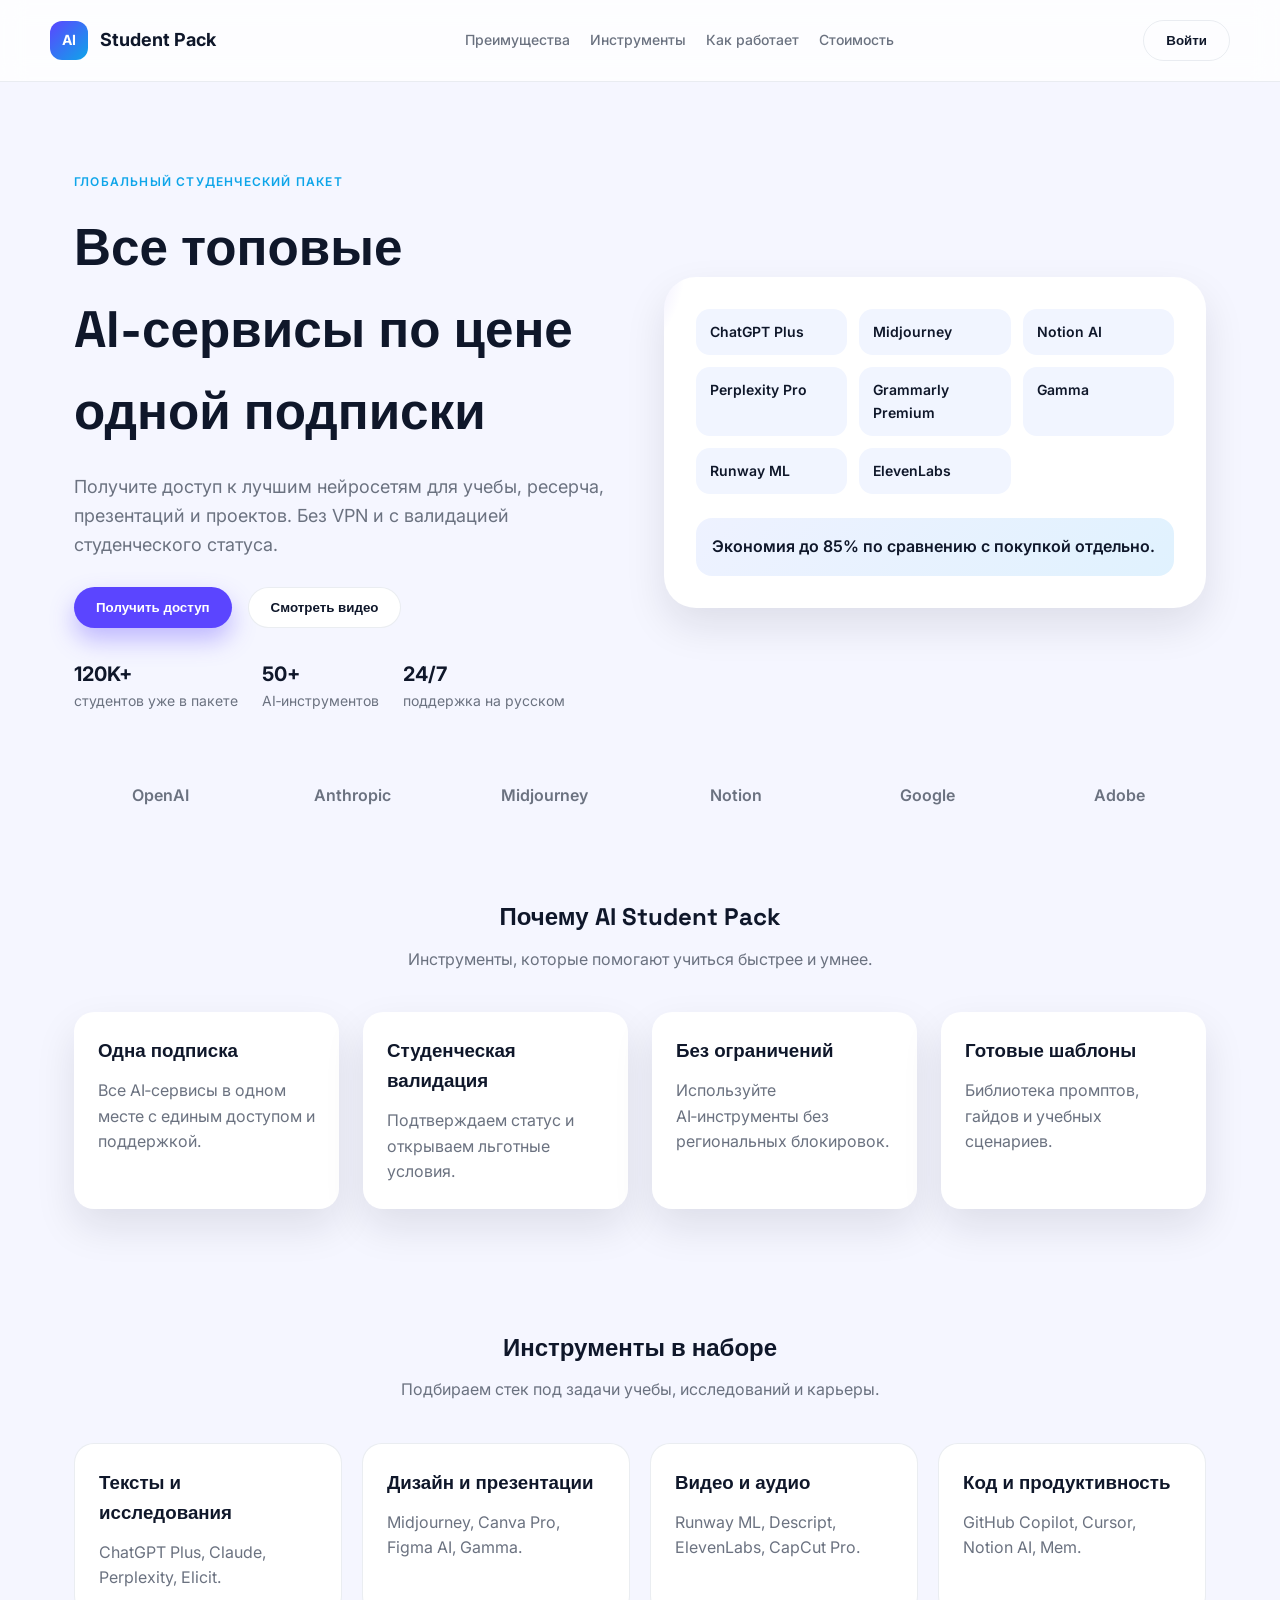
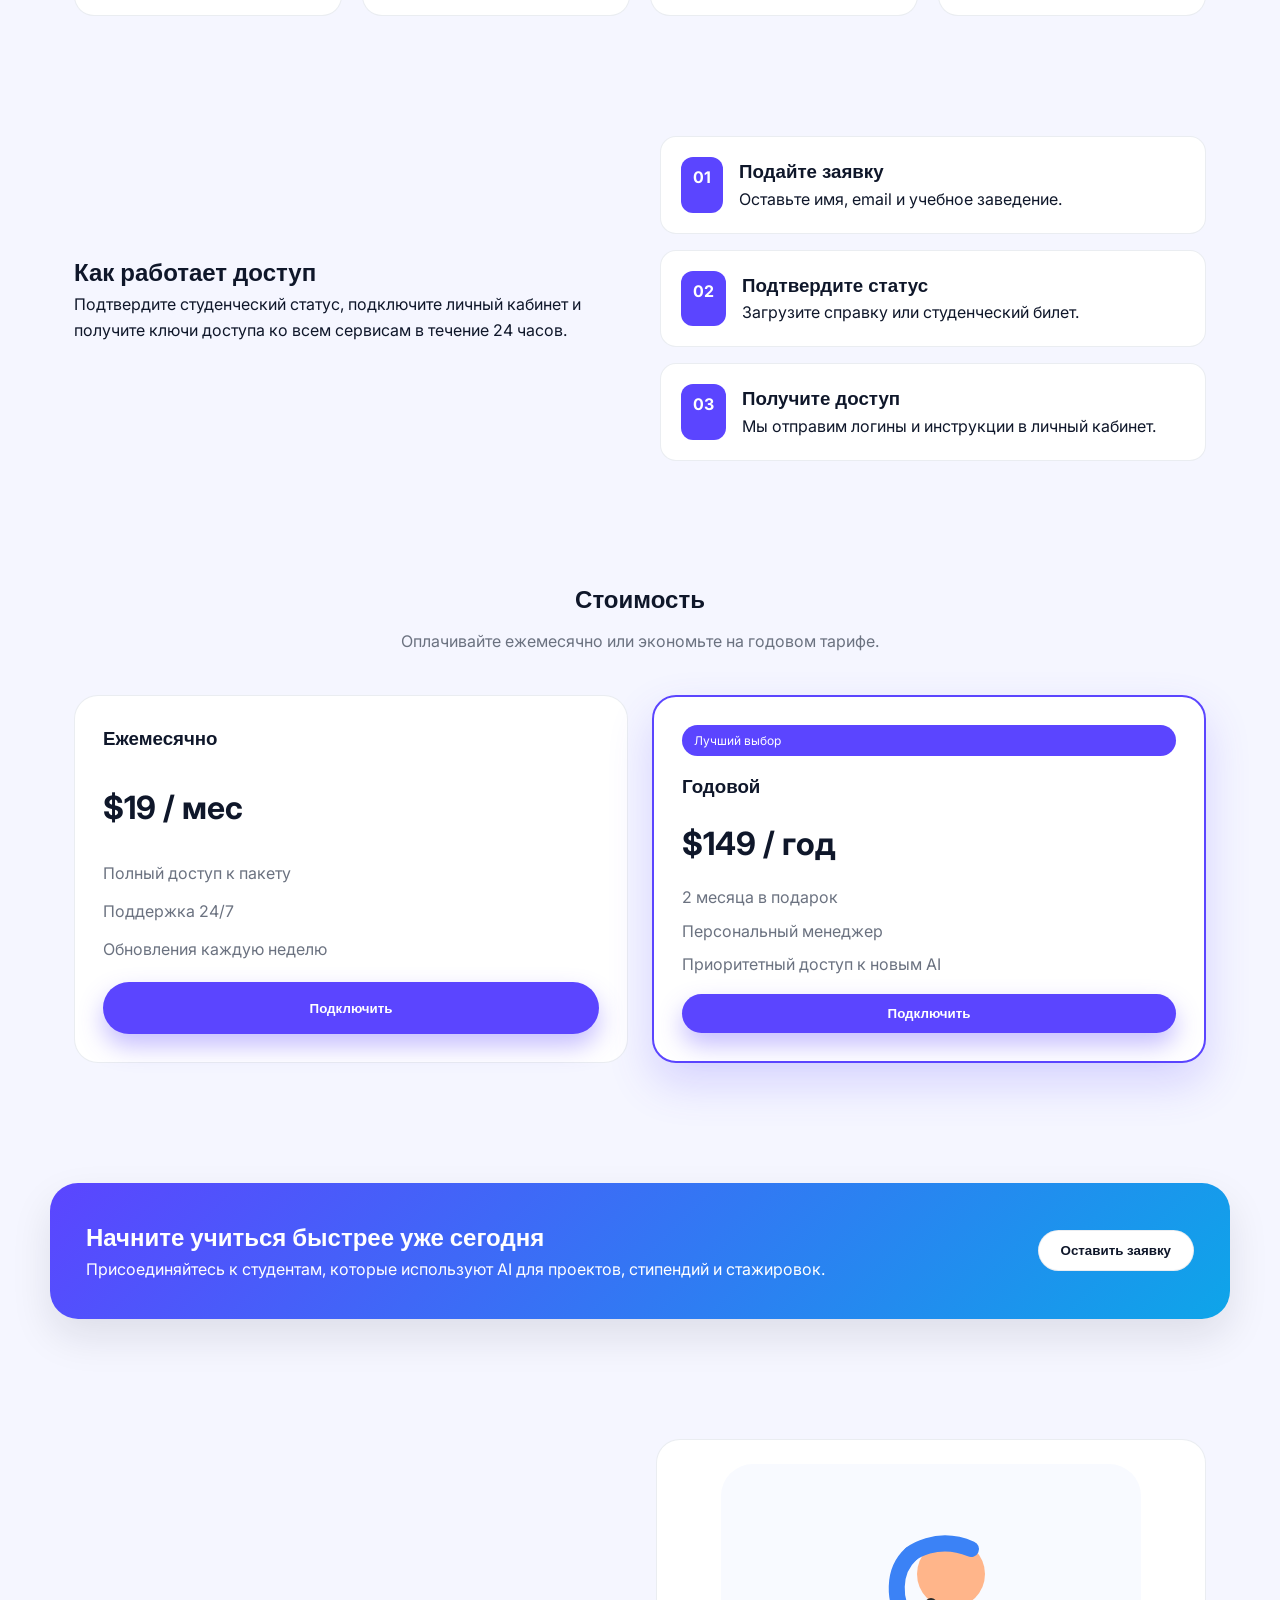
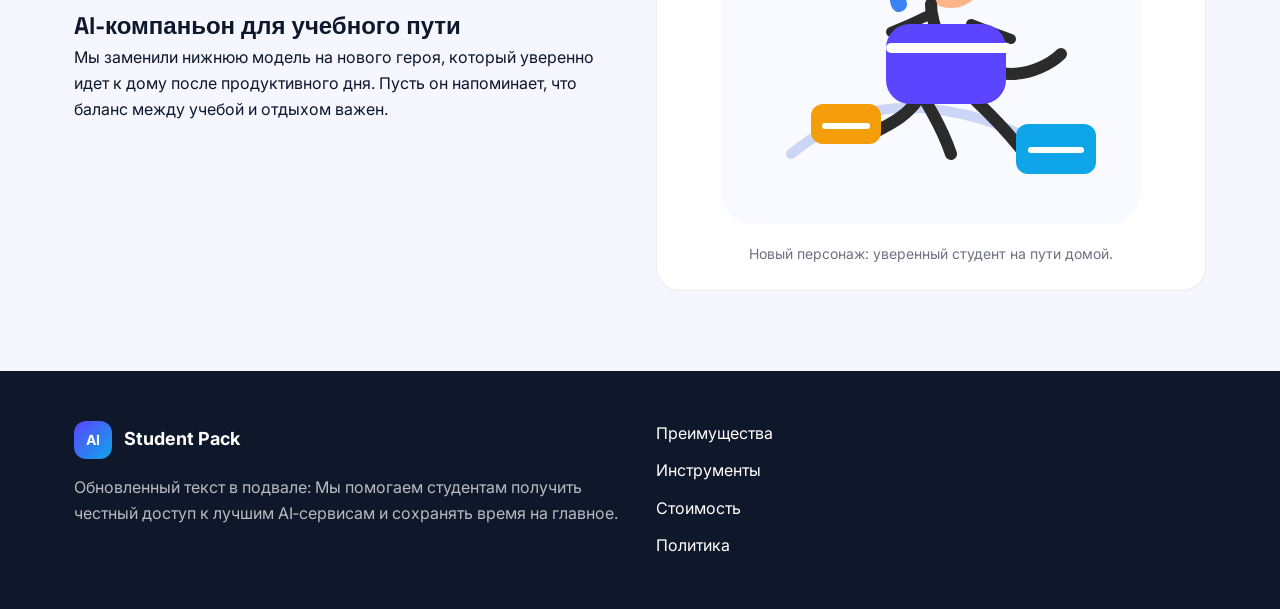
==== commit 72f140c3: "Add static site assets for preview build" ====
--- a/index.html
+++ b/index.html
@@ -1,24 +1,268 @@
 <!DOCTYPE html>
-<html lang="en">
+<html lang="ru">
   <head>
     <meta charset="UTF-8" />
-    <meta name="viewport" content="width=device-width, initial-scale=1.0, maximum-scale=1" />
-    <title>Roman Chesnokov - RomanMon Trainer Resume</title>
-    <meta name="description" content="Roman Chesnokov's interactive RomanMon Trainer Card-style resume showcasing skills in marketing, data analysis, and business operations. Explore my journey through the marketing world!" />
-    
-    <!-- Open Graph Tags -->
-    <meta property="og:title" content="Roman Chesnokov - RomanMon Trainer Resume" />
-    <meta property="og:description" content="Roman Chesnokov's interactive RomanMon Trainer Card-style resume showcasing skills in marketing, data analysis, and business operations." />
-    <meta property="og:type" content="website" />
-    
-    <!-- Google Fonts -->
-    <link href="https://fonts.googleapis.com/css2?family=Orbitron:wght@400;700;900&family=Inter:wght@300;400;500;600;700&display=swap" rel="stylesheet">
-    <script type="module" crossorigin src="./index-B27mTxsH.js"></script>
-<link rel="stylesheet" crossorigin href="./index-Cxfo_WmI.css">
+    <meta name="viewport" content="width=device-width, initial-scale=1" />
+    <title>AI Student Pack — доступ к лучшим AI-инструментам</title>
+    <meta
+      name="description"
+      content="AI Student Pack — единый доступ к премиальным AI-инструментам для учебы, исследований и карьерного роста."
+    />
+    <link rel="preconnect" href="https://fonts.googleapis.com" />
+    <link rel="preconnect" href="https://fonts.gstatic.com" crossorigin />
+    <link
+      href="https://fonts.googleapis.com/css2?family=Inter:wght@300;400;500;600;700;800&family=Space+Grotesk:wght@500;600;700&display=swap"
+      rel="stylesheet"
+    />
+    <link rel="stylesheet" href="style.css" />
   </head>
   <body>
-    <div id="root"></div>
-    <!-- This is a replit script which adds a banner on the top of the page when opened in development mode outside the replit environment -->
-    <script type="text/javascript" src="https://replit.com/public/js/replit-dev-banner.js"></script>
+    <header class="site-header">
+      <div class="container header-content">
+        <div class="logo">
+          <span class="logo-mark">AI</span>
+          <span class="logo-text">Student Pack</span>
+        </div>
+        <nav class="nav">
+          <a href="#benefits">Преимущества</a>
+          <a href="#tools">Инструменты</a>
+          <a href="#how">Как работает</a>
+          <a href="#pricing">Стоимость</a>
+        </nav>
+        <button class="button ghost">Войти</button>
+      </div>
+    </header>
+
+    <main>
+      <section class="hero">
+        <div class="container hero-grid">
+          <div class="hero-copy">
+            <p class="eyebrow">Глобальный студенческий пакет</p>
+            <h1>Все топовые AI‑сервисы по цене одной подписки</h1>
+            <p class="lead">
+              Получите доступ к лучшим нейросетям для учебы, ресерча, презентаций и
+              проектов. Без VPN и с валидацией студенческого статуса.
+            </p>
+            <div class="hero-actions">
+              <button class="button primary">Получить доступ</button>
+              <button class="button secondary">Смотреть видео</button>
+            </div>
+            <div class="hero-meta">
+              <div>
+                <strong>120K+</strong>
+                <span>студентов уже в пакете</span>
+              </div>
+              <div>
+                <strong>50+</strong>
+                <span>AI‑инструментов</span>
+              </div>
+              <div>
+                <strong>24/7</strong>
+                <span>поддержка на русском</span>
+              </div>
+            </div>
+          </div>
+          <div class="hero-card">
+            <div class="card-glow"></div>
+            <div class="tool-list">
+              <div class="tool">ChatGPT Plus</div>
+              <div class="tool">Midjourney</div>
+              <div class="tool">Notion AI</div>
+              <div class="tool">Perplexity Pro</div>
+              <div class="tool">Grammarly Premium</div>
+              <div class="tool">Gamma</div>
+              <div class="tool">Runway ML</div>
+              <div class="tool">ElevenLabs</div>
+            </div>
+            <div class="hero-note">
+              Экономия до 85% по сравнению с покупкой отдельно.
+            </div>
+          </div>
+        </div>
+      </section>
+
+      <section class="logos">
+        <div class="container logos-grid">
+          <span>OpenAI</span>
+          <span>Anthropic</span>
+          <span>Midjourney</span>
+          <span>Notion</span>
+          <span>Google</span>
+          <span>Adobe</span>
+        </div>
+      </section>
+
+      <section id="benefits" class="benefits">
+        <div class="container">
+          <div class="section-title">
+            <h2>Почему AI Student Pack</h2>
+            <p>Инструменты, которые помогают учиться быстрее и умнее.</p>
+          </div>
+          <div class="benefit-grid">
+            <article>
+              <h3>Одна подписка</h3>
+              <p>Все AI‑сервисы в одном месте с единым доступом и поддержкой.</p>
+            </article>
+            <article>
+              <h3>Студенческая валидация</h3>
+              <p>Подтверждаем статус и открываем льготные условия.</p>
+            </article>
+            <article>
+              <h3>Без ограничений</h3>
+              <p>Используйте AI‑инструменты без региональных блокировок.</p>
+            </article>
+            <article>
+              <h3>Готовые шаблоны</h3>
+              <p>Библиотека промптов, гайдов и учебных сценариев.</p>
+            </article>
+          </div>
+        </div>
+      </section>
+
+      <section id="tools" class="tools">
+        <div class="container">
+          <div class="section-title">
+            <h2>Инструменты в наборе</h2>
+            <p>Подбираем стек под задачи учебы, исследований и карьеры.</p>
+          </div>
+          <div class="tools-grid">
+            <div class="tool-card">
+              <h3>Тексты и исследования</h3>
+              <p>ChatGPT Plus, Claude, Perplexity, Elicit.</p>
+            </div>
+            <div class="tool-card">
+              <h3>Дизайн и презентации</h3>
+              <p>Midjourney, Canva Pro, Figma AI, Gamma.</p>
+            </div>
+            <div class="tool-card">
+              <h3>Видео и аудио</h3>
+              <p>Runway ML, Descript, ElevenLabs, CapCut Pro.</p>
+            </div>
+            <div class="tool-card">
+              <h3>Код и продуктивность</h3>
+              <p>GitHub Copilot, Cursor, Notion AI, Mem.</p>
+            </div>
+          </div>
+        </div>
+      </section>
+
+      <section id="how" class="how">
+        <div class="container how-grid">
+          <div>
+            <h2>Как работает доступ</h2>
+            <p>
+              Подтвердите студенческий статус, подключите личный кабинет и получите
+              ключи доступа ко всем сервисам в течение 24 часов.
+            </p>
+          </div>
+          <div class="steps">
+            <div class="step">
+              <span>01</span>
+              <div>
+                <h3>Подайте заявку</h3>
+                <p>Оставьте имя, email и учебное заведение.</p>
+              </div>
+            </div>
+            <div class="step">
+              <span>02</span>
+              <div>
+                <h3>Подтвердите статус</h3>
+                <p>Загрузите справку или студенческий билет.</p>
+              </div>
+            </div>
+            <div class="step">
+              <span>03</span>
+              <div>
+                <h3>Получите доступ</h3>
+                <p>Мы отправим логины и инструкции в личный кабинет.</p>
+              </div>
+            </div>
+          </div>
+        </div>
+      </section>
+
+      <section id="pricing" class="pricing">
+        <div class="container">
+          <div class="section-title">
+            <h2>Стоимость</h2>
+            <p>Оплачивайте ежемесячно или экономьте на годовом тарифе.</p>
+          </div>
+          <div class="pricing-grid">
+            <div class="price-card">
+              <h3>Ежемесячно</h3>
+              <p class="price">$19 / мес</p>
+              <ul>
+                <li>Полный доступ к пакету</li>
+                <li>Поддержка 24/7</li>
+                <li>Обновления каждую неделю</li>
+              </ul>
+              <button class="button primary">Подключить</button>
+            </div>
+            <div class="price-card featured">
+              <div class="badge">Лучший выбор</div>
+              <h3>Годовой</h3>
+              <p class="price">$149 / год</p>
+              <ul>
+                <li>2 месяца в подарок</li>
+                <li>Персональный менеджер</li>
+                <li>Приоритетный доступ к новым AI</li>
+              </ul>
+              <button class="button primary">Подключить</button>
+            </div>
+          </div>
+        </div>
+      </section>
+
+      <section class="cta">
+        <div class="container cta-card">
+          <div>
+            <h2>Начните учиться быстрее уже сегодня</h2>
+            <p>
+              Присоединяйтесь к студентам, которые используют AI для проектов,
+              стипендий и стажировок.
+            </p>
+          </div>
+          <button class="button secondary">Оставить заявку</button>
+        </div>
+      </section>
+
+      <section class="bottom">
+        <div class="container bottom-grid">
+          <div class="bottom-text">
+            <h2>AI‑компаньон для учебного пути</h2>
+            <p>
+              Мы заменили нижнюю модель на нового героя, который уверенно идет к
+              дому после продуктивного дня. Пусть он напоминает, что баланс между
+              учебой и отдыхом важен.
+            </p>
+          </div>
+          <div class="bottom-illustration">
+            <img src="walking-student.svg" alt="Иллюстрация студента, который идет домой" />
+            <p class="caption">Новый персонаж: уверенный студент на пути домой.</p>
+          </div>
+        </div>
+      </section>
+    </main>
+
+    <footer class="site-footer">
+      <div class="container footer-grid">
+        <div>
+          <div class="logo">
+            <span class="logo-mark">AI</span>
+            <span class="logo-text">Student Pack</span>
+          </div>
+          <p class="footer-text">
+            Обновленный текст в подвале: Мы помогаем студентам получить честный доступ
+            к лучшим AI‑сервисам и сохранять время на главное.
+          </p>
+        </div>
+        <div class="footer-links">
+          <a href="#benefits">Преимущества</a>
+          <a href="#tools">Инструменты</a>
+          <a href="#pricing">Стоимость</a>
+          <a href="#">Политика</a>
+        </div>
+      </div>
+    </footer>
   </body>
 </html>
--- a/style.css
+++ b/style.css
@@ -0,0 +1,439 @@
+:root {
+  color-scheme: light;
+  --bg: #f5f6ff;
+  --text: #0f172a;
+  --muted: #6b7280;
+  --primary: #5b45ff;
+  --secondary: #0ea5e9;
+  --card: #ffffff;
+  --border: rgba(148, 163, 184, 0.2);
+  --shadow: 0 18px 40px rgba(15, 23, 42, 0.1);
+}
+
+* {
+  box-sizing: border-box;
+  margin: 0;
+  padding: 0;
+}
+
+body {
+  font-family: "Inter", sans-serif;
+  background: var(--bg);
+  color: var(--text);
+  line-height: 1.6;
+}
+
+h1,
+h2,
+h3 {
+  font-family: "Space Grotesk", sans-serif;
+}
+
+a {
+  color: inherit;
+  text-decoration: none;
+}
+
+.container {
+  max-width: 1180px;
+  margin: 0 auto;
+  padding: 0 24px;
+}
+
+.site-header {
+  background: rgba(255, 255, 255, 0.8);
+  backdrop-filter: blur(12px);
+  border-bottom: 1px solid var(--border);
+  position: sticky;
+  top: 0;
+  z-index: 10;
+}
+
+.header-content {
+  display: flex;
+  align-items: center;
+  justify-content: space-between;
+  padding: 20px 0;
+  gap: 24px;
+}
+
+.logo {
+  display: flex;
+  align-items: center;
+  gap: 12px;
+  font-weight: 700;
+}
+
+.logo-mark {
+  background: linear-gradient(135deg, var(--primary), var(--secondary));
+  color: white;
+  padding: 8px 12px;
+  border-radius: 12px;
+  font-size: 14px;
+}
+
+.logo-text {
+  font-size: 18px;
+}
+
+.nav {
+  display: flex;
+  gap: 20px;
+  font-size: 14px;
+}
+
+.nav a {
+  color: var(--muted);
+  font-weight: 500;
+}
+
+.nav a:hover {
+  color: var(--text);
+}
+
+.button {
+  border: none;
+  padding: 12px 22px;
+  border-radius: 999px;
+  font-weight: 600;
+  cursor: pointer;
+  transition: transform 0.2s ease, box-shadow 0.2s ease;
+}
+
+.button.primary {
+  background: var(--primary);
+  color: white;
+  box-shadow: 0 12px 24px rgba(91, 69, 255, 0.35);
+}
+
+.button.secondary {
+  background: white;
+  color: var(--text);
+  border: 1px solid var(--border);
+}
+
+.button.ghost {
+  background: transparent;
+  color: var(--text);
+  border: 1px solid var(--border);
+}
+
+.button:hover {
+  transform: translateY(-2px);
+}
+
+.hero {
+  padding: 90px 0 40px;
+}
+
+.hero-grid {
+  display: grid;
+  grid-template-columns: repeat(auto-fit, minmax(280px, 1fr));
+  gap: 48px;
+  align-items: center;
+}
+
+.hero-copy h1 {
+  font-size: clamp(2.5rem, 4vw, 3.6rem);
+  margin: 16px 0 20px;
+}
+
+.eyebrow {
+  color: var(--secondary);
+  font-weight: 600;
+  text-transform: uppercase;
+  letter-spacing: 0.1em;
+  font-size: 12px;
+}
+
+.lead {
+  font-size: 18px;
+  color: var(--muted);
+  margin-bottom: 28px;
+}
+
+.hero-actions {
+  display: flex;
+  gap: 16px;
+  flex-wrap: wrap;
+  margin-bottom: 30px;
+}
+
+.hero-meta {
+  display: flex;
+  gap: 24px;
+  flex-wrap: wrap;
+  color: var(--muted);
+  font-size: 14px;
+}
+
+.hero-meta strong {
+  display: block;
+  font-size: 20px;
+  color: var(--text);
+}
+
+.hero-card {
+  background: var(--card);
+  border-radius: 32px;
+  padding: 32px;
+  position: relative;
+  box-shadow: var(--shadow);
+  overflow: hidden;
+}
+
+.card-glow {
+  position: absolute;
+  inset: -40% auto auto -40%;
+  width: 240px;
+  height: 240px;
+  background: radial-gradient(circle, rgba(91, 69, 255, 0.4), transparent 70%);
+}
+
+.tool-list {
+  display: grid;
+  grid-template-columns: repeat(auto-fit, minmax(130px, 1fr));
+  gap: 12px;
+  position: relative;
+  z-index: 1;
+}
+
+.tool {
+  background: #f1f5ff;
+  padding: 12px 14px;
+  border-radius: 14px;
+  font-weight: 600;
+  font-size: 14px;
+}
+
+.hero-note {
+  margin-top: 24px;
+  background: linear-gradient(135deg, #eef2ff, #e0f2fe);
+  padding: 16px;
+  border-radius: 16px;
+  font-weight: 600;
+  position: relative;
+  z-index: 1;
+}
+
+.logos {
+  padding: 30px 0;
+}
+
+.logos-grid {
+  display: grid;
+  grid-template-columns: repeat(auto-fit, minmax(120px, 1fr));
+  gap: 18px;
+  align-items: center;
+  text-align: center;
+  color: var(--muted);
+  font-weight: 600;
+}
+
+.section-title {
+  text-align: center;
+  margin-bottom: 40px;
+}
+
+.section-title p {
+  color: var(--muted);
+  margin-top: 10px;
+}
+
+.benefits {
+  padding: 60px 0;
+}
+
+.benefit-grid {
+  display: grid;
+  grid-template-columns: repeat(auto-fit, minmax(220px, 1fr));
+  gap: 24px;
+}
+
+.benefit-grid article {
+  background: white;
+  padding: 24px;
+  border-radius: 20px;
+  box-shadow: var(--shadow);
+}
+
+.benefit-grid p {
+  color: var(--muted);
+  margin-top: 12px;
+}
+
+.tools {
+  padding: 60px 0;
+}
+
+.tools-grid {
+  display: grid;
+  grid-template-columns: repeat(auto-fit, minmax(230px, 1fr));
+  gap: 20px;
+}
+
+.tool-card {
+  background: white;
+  padding: 24px;
+  border-radius: 20px;
+  border: 1px solid var(--border);
+}
+
+.tool-card p {
+  color: var(--muted);
+  margin-top: 12px;
+}
+
+.how {
+  padding: 60px 0;
+}
+
+.how-grid {
+  display: grid;
+  grid-template-columns: repeat(auto-fit, minmax(280px, 1fr));
+  gap: 40px;
+  align-items: center;
+}
+
+.steps {
+  display: grid;
+  gap: 16px;
+}
+
+.step {
+  background: white;
+  padding: 20px;
+  border-radius: 16px;
+  display: flex;
+  gap: 16px;
+  border: 1px solid var(--border);
+}
+
+.step span {
+  background: var(--primary);
+  color: white;
+  padding: 8px 12px;
+  border-radius: 12px;
+  font-weight: 700;
+}
+
+.pricing {
+  padding: 60px 0;
+}
+
+.pricing-grid {
+  display: grid;
+  grid-template-columns: repeat(auto-fit, minmax(260px, 1fr));
+  gap: 24px;
+}
+
+.price-card {
+  background: white;
+  padding: 28px;
+  border-radius: 24px;
+  border: 1px solid var(--border);
+  display: grid;
+  gap: 16px;
+}
+
+.price-card ul {
+  list-style: none;
+  color: var(--muted);
+  display: grid;
+  gap: 8px;
+}
+
+.price {
+  font-size: 32px;
+  font-weight: 700;
+}
+
+.price-card.featured {
+  border: 2px solid var(--primary);
+  box-shadow: 0 20px 45px rgba(91, 69, 255, 0.2);
+}
+
+.badge {
+  background: var(--primary);
+  color: white;
+  display: inline-flex;
+  padding: 6px 12px;
+  border-radius: 999px;
+  font-size: 12px;
+}
+
+.cta {
+  padding: 60px 0;
+}
+
+.cta-card {
+  background: linear-gradient(135deg, var(--primary), var(--secondary));
+  color: white;
+  border-radius: 28px;
+  padding: 36px;
+  display: flex;
+  align-items: center;
+  justify-content: space-between;
+  flex-wrap: wrap;
+  gap: 24px;
+  box-shadow: var(--shadow);
+}
+
+.bottom {
+  padding: 60px 0 80px;
+}
+
+.bottom-grid {
+  display: grid;
+  grid-template-columns: repeat(auto-fit, minmax(260px, 1fr));
+  gap: 32px;
+  align-items: center;
+}
+
+.bottom-illustration {
+  background: white;
+  border-radius: 24px;
+  padding: 24px;
+  text-align: center;
+  border: 1px solid var(--border);
+}
+
+.bottom-illustration img {
+  max-width: 100%;
+  height: auto;
+}
+
+.caption {
+  margin-top: 12px;
+  color: var(--muted);
+  font-size: 14px;
+}
+
+.site-footer {
+  background: #0f172a;
+  color: white;
+  padding: 50px 0;
+}
+
+.footer-grid {
+  display: grid;
+  grid-template-columns: repeat(auto-fit, minmax(220px, 1fr));
+  gap: 32px;
+  align-items: start;
+}
+
+.footer-links {
+  display: grid;
+  gap: 12px;
+}
+
+.footer-text {
+  color: rgba(255, 255, 255, 0.7);
+  margin-top: 16px;
+}
+
+@media (max-width: 900px) {
+  .nav {
+    display: none;
+  }
+}
